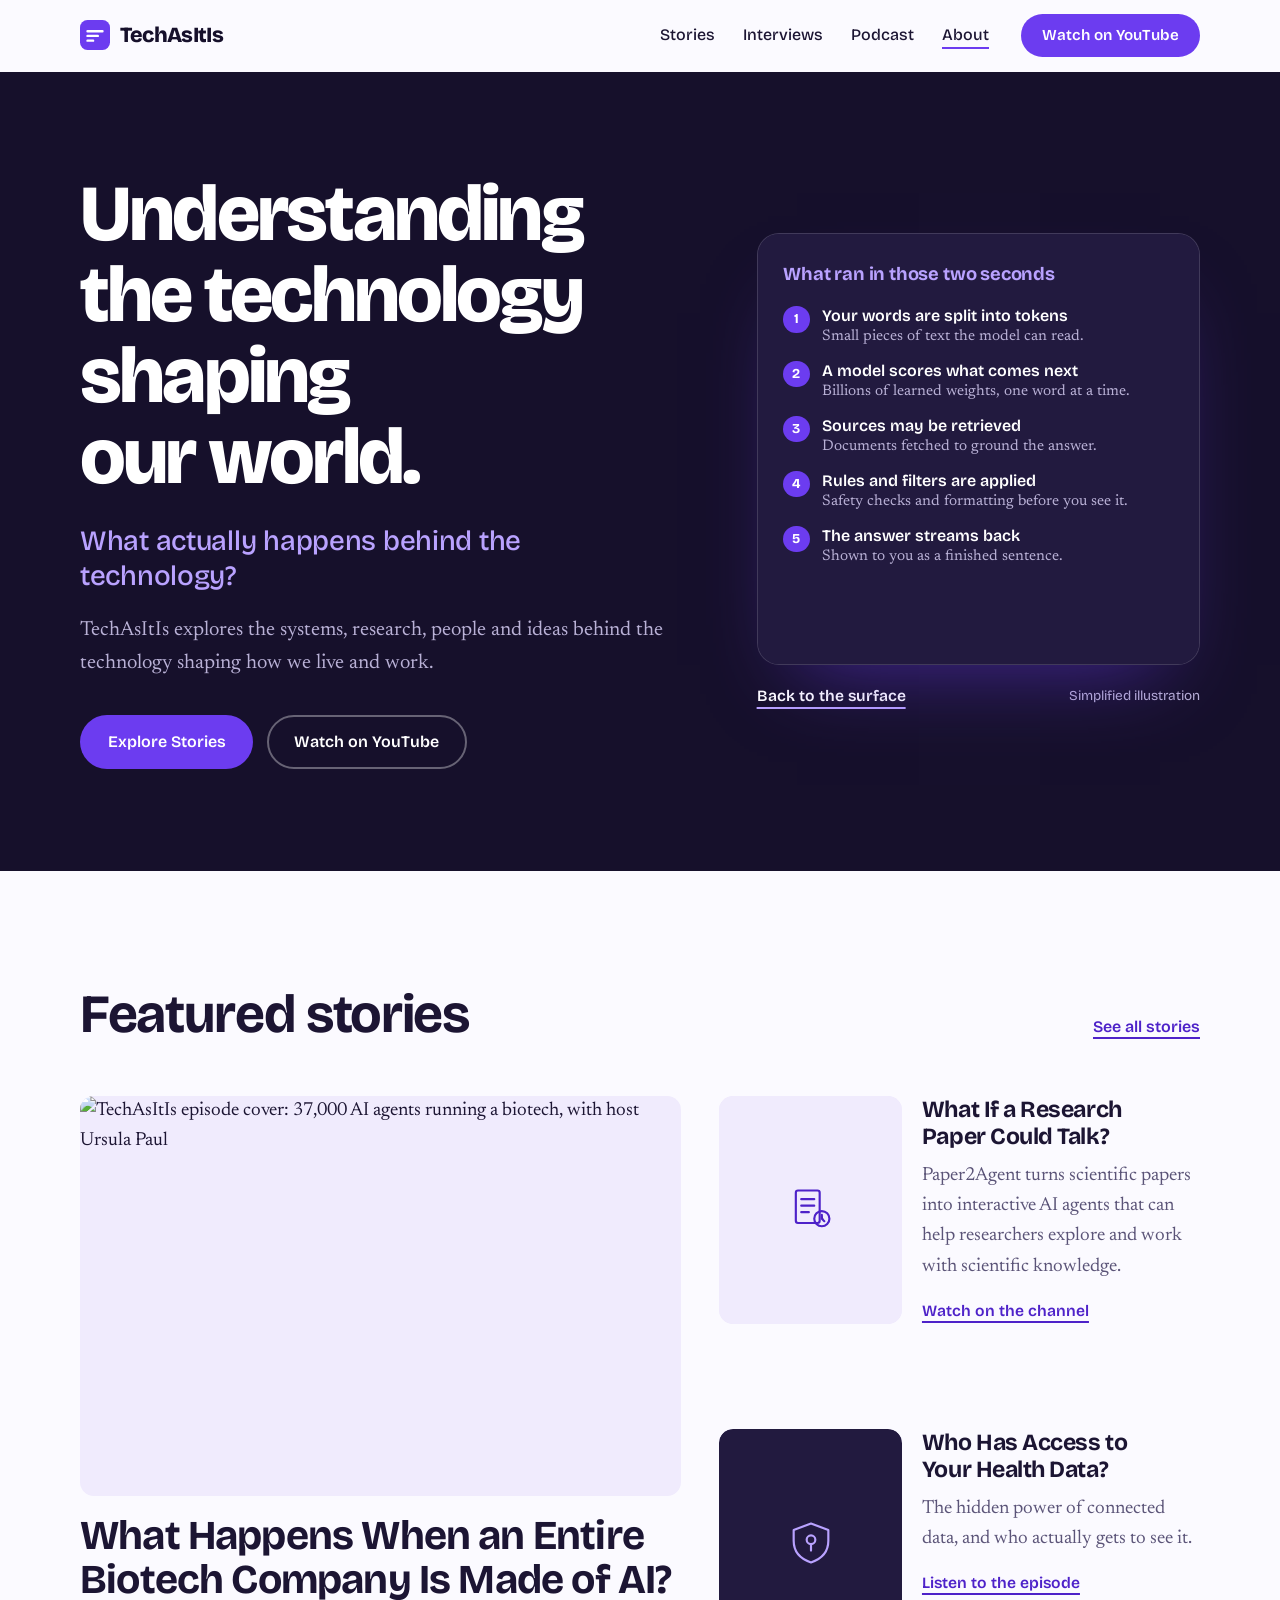
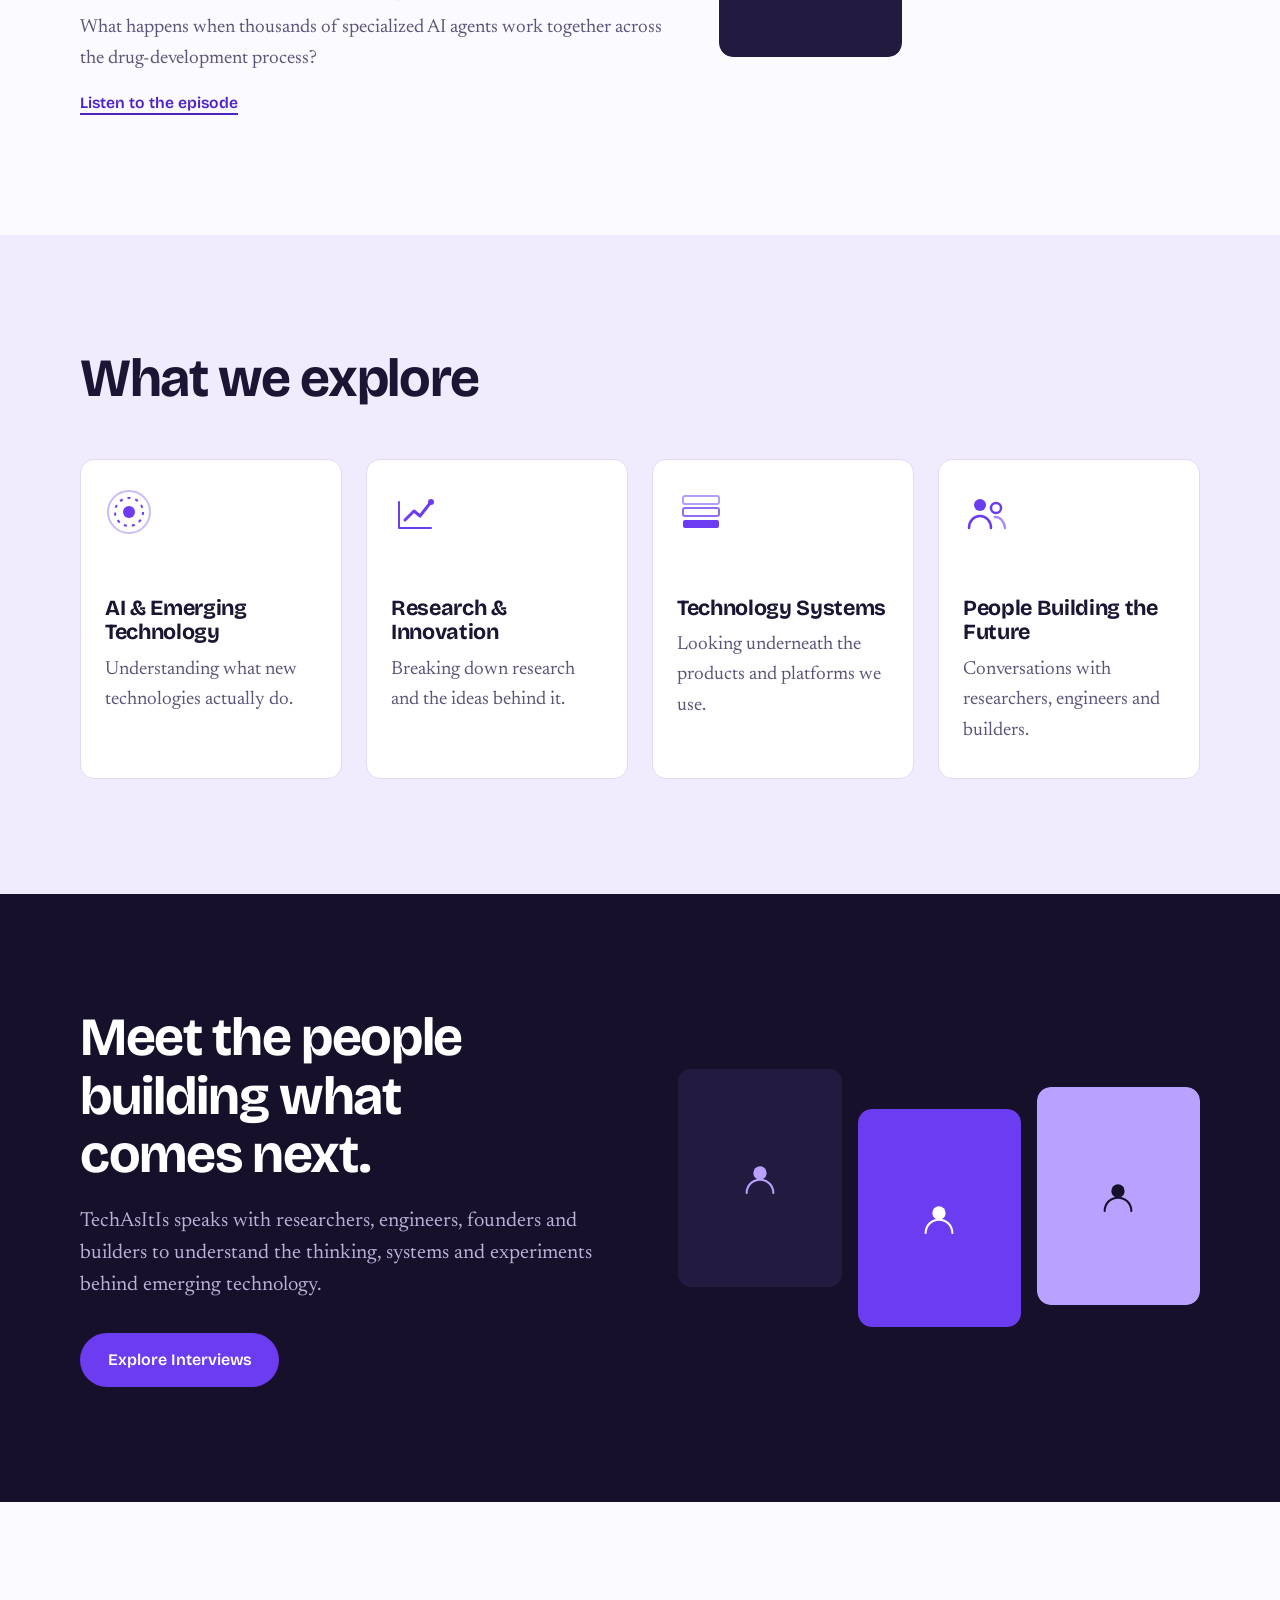
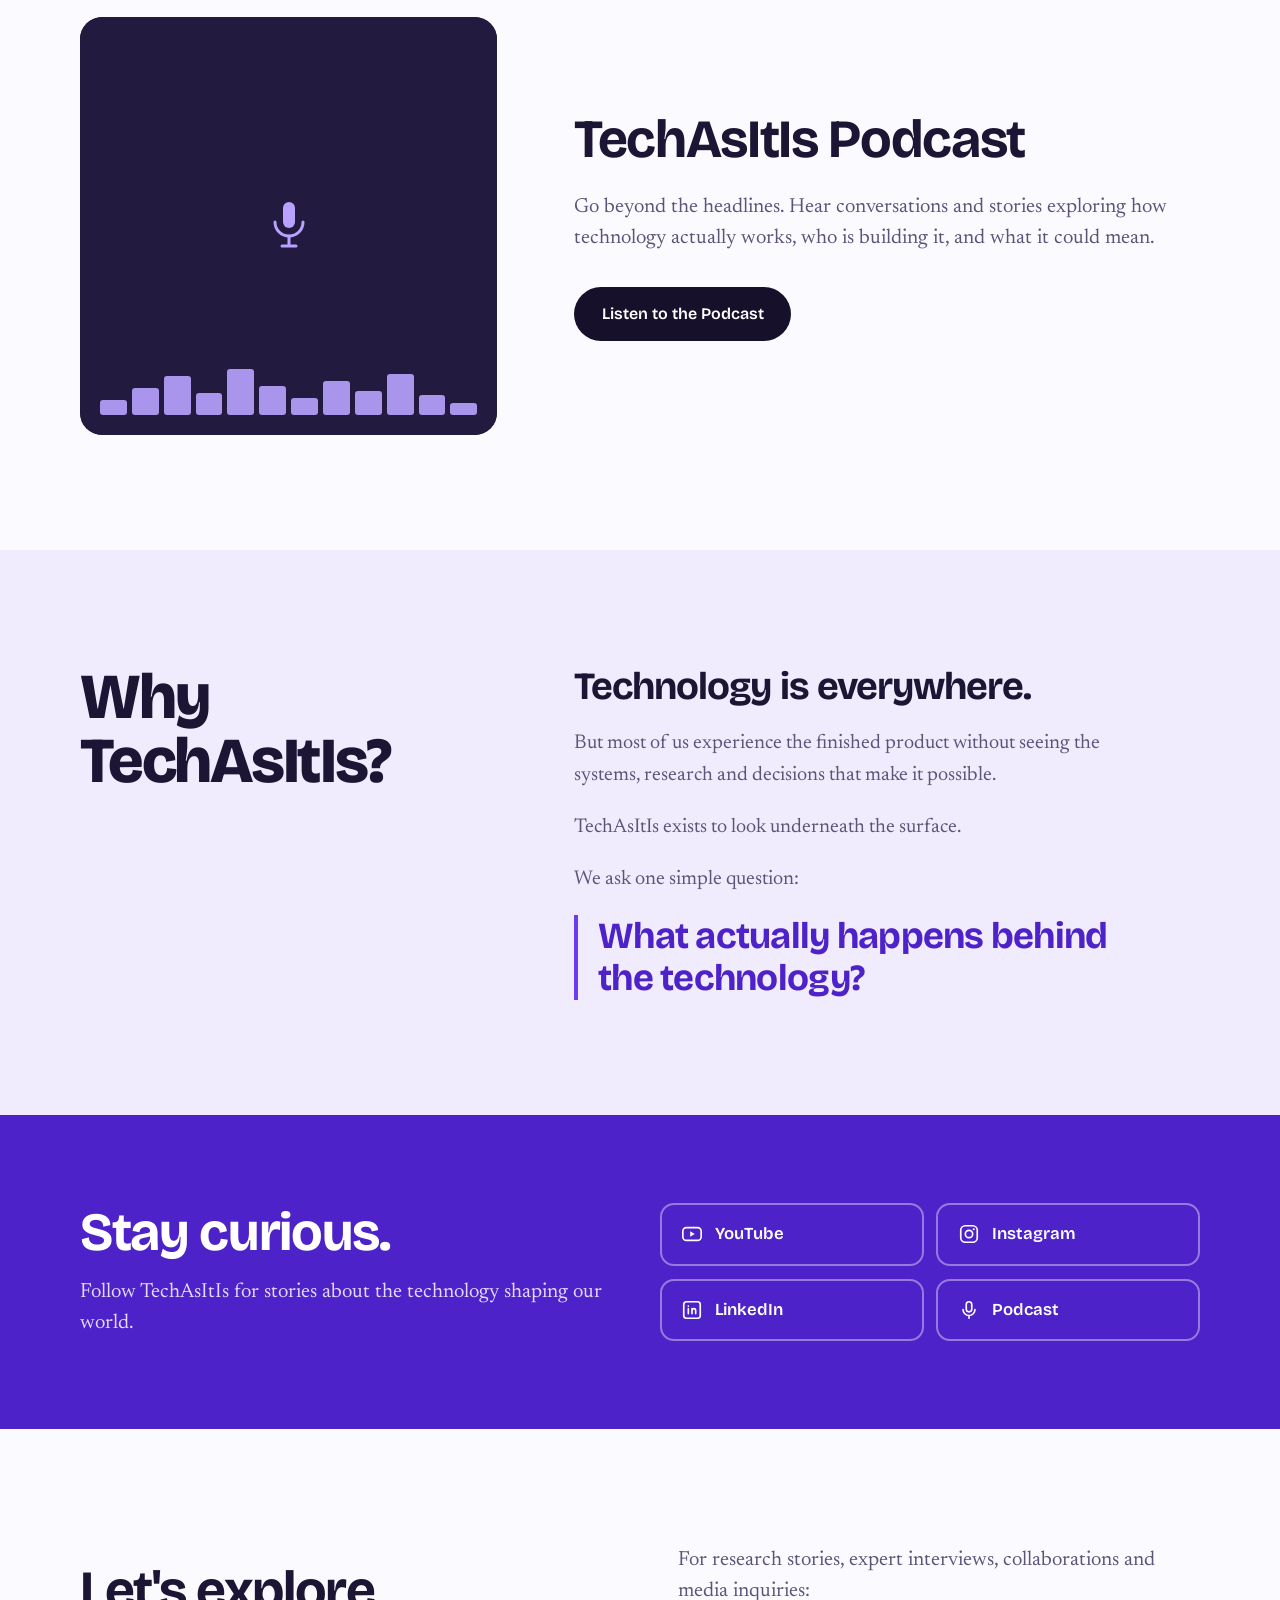
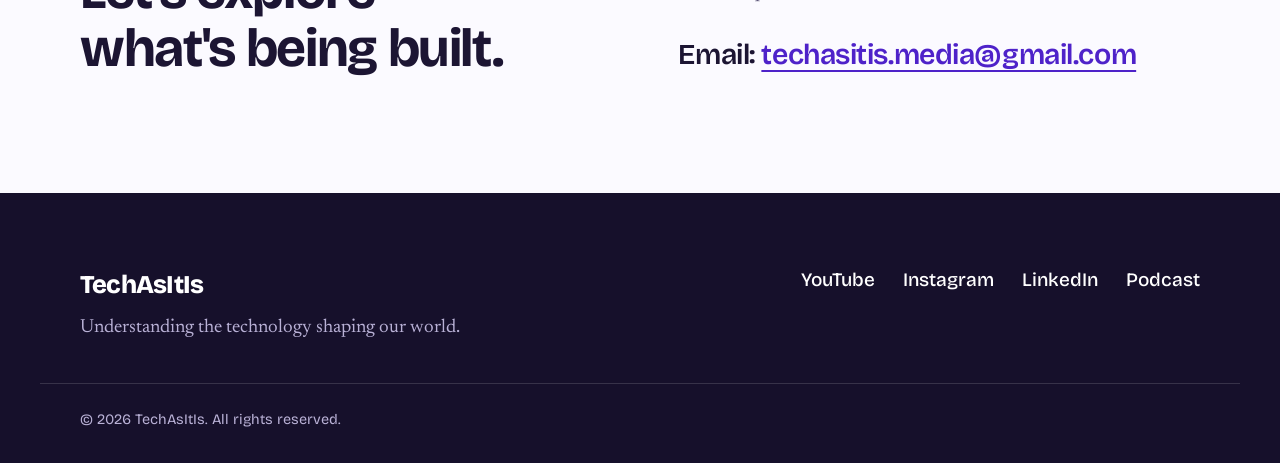
==== index.html @ d471e875 "Add files via upload" ====
<!DOCTYPE html>
<html lang="en">
<head>
  <meta charset="utf-8">
  <meta name="viewport" content="width=device-width, initial-scale=1">
  <title>TechAsItIs | Understanding the technology shaping our world</title>
  <meta name="description" content="TechAsItIs explores the systems, research, people and ideas behind the technology shaping how we live and work.">
  <meta name="theme-color" content="#16102B">

  <!-- Open Graph (replace the image URL with your own share image) -->
  <meta property="og:title" content="TechAsItIs">
  <meta property="og:description" content="Understanding the technology shaping our world.">
  <meta property="og:type" content="website">
  <!-- Add an og:image tag here once you have real share artwork, e.g.:
  <meta property="og:image" content="https://YOUR-USERNAME.github.io/YOUR-REPO/images/share-card.jpg"> -->

  <link rel="icon" href="data:image/svg+xml,%3Csvg xmlns='http://www.w3.org/2000/svg' viewBox='0 0 32 32'%3E%3Crect width='32' height='32' rx='8' fill='%236C3CF0'/%3E%3Cpath d='M8 12h16M8 17h11M8 22h6' stroke='white' stroke-width='2.5' stroke-linecap='round'/%3E%3C/svg%3E">

  <link rel="preconnect" href="https://fonts.googleapis.com">
  <link rel="preconnect" href="https://fonts.gstatic.com" crossorigin>
  <link href="https://fonts.googleapis.com/css2?family=Bricolage+Grotesque:opsz,wght@12..96,500..800&family=Newsreader:ital,opsz,wght@0,6..72,400..600;1,6..72,400..500&display=swap" rel="stylesheet">

  <link rel="stylesheet" href="styles.css">
</head>
<body>
  <a class="skip-link" href="#main">Skip to content</a>

  <!-- ============ NAVIGATION ============ -->
  <header class="site-header" id="top">
    <div class="container header-inner">
      <a class="logo" href="#top" aria-label="TechAsItIs, home">
        <svg class="logo__mark" viewBox="0 0 32 32" width="30" height="30" aria-hidden="true" focusable="false">
          <rect width="32" height="32" rx="8" fill="currentColor"/>
          <path d="M8 12h16M8 17h11M8 22h6" stroke="#fff" stroke-width="2.5" stroke-linecap="round" fill="none"/>
        </svg>
        <span class="logo__text">TechAsItIs</span>
      </a>

      <button class="nav-toggle" type="button" aria-expanded="false" aria-controls="site-nav">
        <span class="nav-toggle__label">Menu</span>
        <span class="nav-toggle__bars" aria-hidden="true"><span></span><span></span></span>
      </button>

      <nav class="site-nav" id="site-nav" aria-label="Main">
        <ul class="site-nav__list">
          <li><a href="#stories">Stories</a></li>
          <li><a href="#interviews">Interviews</a></li>
          <li><a href="#podcast">Podcast</a></li>
          <li><a href="#about">About</a></li>
        </ul>
        <!-- Replace with your channel URL -->
        <a class="btn btn--primary btn--small" href="https://www.youtube.com/@thetechasitis" target="_blank" rel="noopener">Watch on YouTube</a>
      </nav>
    </div>
  </header>

  <main id="main">

    <!-- ============ HERO ============ -->
    <section class="hero" aria-labelledby="hero-title">
      <div class="container hero__inner">
        <div class="hero__copy">
          <h1 id="hero-title" class="hero__title">Understanding the technology shaping our world.</h1>
          <p class="hero__question">What actually happens behind the technology?</p>
          <p class="hero__lead">TechAsItIs explores the systems, research, people and ideas behind the technology shaping how we live and work.</p>
          <div class="btn-row">
            <a class="btn btn--primary" href="#stories">Explore Stories</a>
            <a class="btn btn--ghost-light" href="https://www.youtube.com/@thetechasitis" target="_blank" rel="noopener">Watch on YouTube</a>
          </div>
        </div>

        <!-- The one memorable moment: a finished product, and what runs underneath it -->
        <figure class="peel" id="peel">
          <div class="peel__stage">
            <div class="peel__layer peel__layer--under" id="peel-under" aria-hidden="true">
              <p class="peel__under-title">What ran in those two seconds</p>
              <ol class="peel__steps">
                <li>
                  <strong>Your words are split into tokens</strong>
                  <span>Small pieces of text the model can read.</span>
                </li>
                <li>
                  <strong>A model scores what comes next</strong>
                  <span>Billions of learned weights, one word at a time.</span>
                </li>
                <li>
                  <strong>Sources may be retrieved</strong>
                  <span>Documents fetched to ground the answer.</span>
                </li>
                <li>
                  <strong>Rules and filters are applied</strong>
                  <span>Safety checks and formatting before you see it.</span>
                </li>
                <li>
                  <strong>The answer streams back</strong>
                  <span>Shown to you as a finished sentence.</span>
                </li>
              </ol>
            </div>

            <div class="peel__layer peel__layer--surface" id="peel-surface">
              <div class="chat" role="img" aria-label="A simplified chat window. A person asks how a vaccine is designed, and an assistant replies with a short summary.">
                <div class="chat__bar" aria-hidden="true"><i></i><i></i><i></i><span>Assistant</span></div>
                <div class="chat__body" aria-hidden="true">
                  <p class="chat__msg chat__msg--user">How does a vaccine get designed?</p>
                  <p class="chat__msg chat__msg--bot">Researchers start by choosing a target on the pathogen, then test candidates in the lab before any human trial begins. Here's how each stage works.</p>
                  <p class="chat__msg chat__msg--bot chat__msg--short">Want the short version?</p>
                </div>
              </div>
            </div>
          </div>

          <figcaption class="peel__caption">
            <button class="peel__toggle" type="button" aria-controls="peel-under" aria-expanded="false">
              <span class="peel__toggle-text">Look underneath</span>
            </button>
            <span class="peel__note">Simplified illustration</span>
          </figcaption>
        </figure>
      </div>
    </section>

    <!-- ============ FEATURED STORIES ============ -->
    <section class="section section--paper" id="stories" aria-labelledby="stories-title">
      <div class="container">
        <div class="section-head">
          <h2 id="stories-title" class="section-title">Featured stories</h2>
          <a class="text-link" href="#stories">See all stories</a>
        </div>

        <div class="stories">
          <article class="story story--lead">
            <a class="story__link" href="https://open.spotify.com/episode/1frzhXZA0WZVtes5hPSaEx" target="_blank" rel="noopener">
              <div class="story__media">
                <img src="images/story-biotech-1.jpg" alt="TechAsItIs episode cover: 37,000 AI agents running a biotech, with host Ursula Paul" width="1200" height="720" loading="lazy">
              </div>
              <div class="story__body">
                <h3 class="story__title">What Happens When an Entire Biotech Company Is Made of AI?</h3>
                <p class="story__desc">What happens when thousands of specialized AI agents work together across the drug-development process?</p>
                <span class="story__cta">Listen to the episode</span>
              </div>
            </a>
          </article>

          <!-- No dedicated video/episode yet for Paper2Agent — links to the channel for now. Replace href and image once ready. -->
          <article class="story">
            <a class="story__link" href="https://www.youtube.com/@thetechasitis" target="_blank" rel="noopener">
              <div class="story__media">
                <div class="media-fallback media-fallback--tint" style="aspect-ratio:4/5" role="img" aria-label="Cover artwork for the Paper2Agent story, coming soon">
                  <svg viewBox="0 0 48 48" width="52" height="52" aria-hidden="true" focusable="false">
                    <rect x="10" y="6" width="22" height="30" rx="2" fill="none" stroke="currentColor" stroke-width="2"/>
                    <path d="M15 14h12M15 20h12M15 26h7" stroke="currentColor" stroke-width="2" stroke-linecap="round"/>
                    <circle cx="34" cy="32" r="7" fill="none" stroke="currentColor" stroke-width="2"/>
                    <path d="M34 28.5v3.5l2.3 2.3" stroke="currentColor" stroke-width="2" stroke-linecap="round" stroke-linejoin="round"/>
                  </svg>
                </div>
              </div>
              <div class="story__body">
                <h3 class="story__title">What If a Research Paper Could Talk?</h3>
                <p class="story__desc">Paper2Agent turns scientific papers into interactive AI agents that can help researchers explore and work with scientific knowledge.</p>
                <span class="story__cta">Watch on the channel</span>
              </div>
            </a>
          </article>

          <!-- Points to the Spotify creator dashboard link you sent — this may require you to be logged in to Spotify for Creators. Swap in the public open.spotify.com episode link once the episode is live, and its cover image. -->
          <article class="story">
            <a class="story__link" href="https://creators.spotify.com/pod/show/1HHHBi0xOHFOLzsYruoPx0/episode/05gxRWZlQo8xe2WylwtBb7/details" target="_blank" rel="noopener">
              <div class="story__media">
                <div class="media-fallback media-fallback--dark" style="aspect-ratio:4/5" role="img" aria-label="Cover artwork for the health data story, coming soon">
                  <svg viewBox="0 0 48 48" width="52" height="52" aria-hidden="true" focusable="false">
                    <path d="M24 6l16 6v10c0 11-7 17-16 20C15 39 8 33 8 22V12z" fill="none" stroke="currentColor" stroke-width="2" stroke-linejoin="round"/>
                    <circle cx="24" cy="21" r="4" fill="none" stroke="currentColor" stroke-width="2"/>
                    <path d="M24 25v6" stroke="currentColor" stroke-width="2" stroke-linecap="round"/>
                  </svg>
                </div>
              </div>
              <div class="story__body">
                <h3 class="story__title">Who Has Access to Your Health Data?</h3>
                <p class="story__desc">The hidden power of connected data, and who actually gets to see it.</p>
                <span class="story__cta">Listen to the episode</span>
              </div>
            </a>
          </article>
        </div>
      </div>
    </section>

    <!-- ============ WHAT WE EXPLORE ============ -->
    <section class="section section--tint" id="explore" aria-labelledby="explore-title">
      <div class="container">
        <div class="section-head section-head--stack">
          <h2 id="explore-title" class="section-title">What we explore</h2>
        </div>

        <div class="topics">
          <article class="topic">
            <svg class="topic__icon" viewBox="0 0 48 48" width="48" height="48" aria-hidden="true" focusable="false">
              <circle cx="24" cy="24" r="6" fill="currentColor"/>
              <circle cx="24" cy="24" r="14" fill="none" stroke="currentColor" stroke-width="2" stroke-dasharray="3 5"/>
              <circle cx="24" cy="24" r="21" fill="none" stroke="currentColor" stroke-width="2" opacity=".35"/>
            </svg>
            <h3 class="topic__title">AI &amp; Emerging Technology</h3>
            <p class="topic__desc">Understanding what new technologies actually do.</p>
          </article>

          <article class="topic">
            <svg class="topic__icon" viewBox="0 0 48 48" width="48" height="48" aria-hidden="true" focusable="false">
              <path d="M8 40V14m0 26h32" fill="none" stroke="currentColor" stroke-width="2" stroke-linecap="round"/>
              <path d="M14 32l9-9 6 5 11-14" fill="none" stroke="currentColor" stroke-width="3" stroke-linecap="round" stroke-linejoin="round"/>
              <circle cx="40" cy="14" r="3" fill="currentColor"/>
            </svg>
            <h3 class="topic__title">Research &amp; Innovation</h3>
            <p class="topic__desc">Breaking down research and the ideas behind it.</p>
          </article>

          <article class="topic">
            <svg class="topic__icon" viewBox="0 0 48 48" width="48" height="48" aria-hidden="true" focusable="false">
              <rect x="6" y="8" width="36" height="8" rx="2" fill="none" stroke="currentColor" stroke-width="2" opacity=".5"/>
              <rect x="6" y="20" width="36" height="8" rx="2" fill="none" stroke="currentColor" stroke-width="2" opacity=".75"/>
              <rect x="6" y="32" width="36" height="8" rx="2" fill="currentColor"/>
            </svg>
            <h3 class="topic__title">Technology Systems</h3>
            <p class="topic__desc">Looking underneath the products and platforms we use.</p>
          </article>

          <article class="topic">
            <svg class="topic__icon" viewBox="0 0 48 48" width="48" height="48" aria-hidden="true" focusable="false">
              <circle cx="17" cy="17" r="6" fill="currentColor"/>
              <circle cx="33" cy="20" r="5" fill="none" stroke="currentColor" stroke-width="2.5"/>
              <path d="M6 40c0-7 5-12 11-12s11 5 11 12" fill="none" stroke="currentColor" stroke-width="2.5" stroke-linecap="round"/>
              <path d="M32 29c5 0 9 4 10 11" fill="none" stroke="currentColor" stroke-width="2.5" stroke-linecap="round" opacity=".6"/>
            </svg>
            <h3 class="topic__title">People Building the Future</h3>
            <p class="topic__desc">Conversations with researchers, engineers and builders.</p>
          </article>
        </div>
      </div>
    </section>

    <!-- ============ INTERVIEWS ============ -->
    <section class="section section--dark" id="interviews" aria-labelledby="interviews-title">
      <div class="container interviews">
        <div class="interviews__copy">
          <h2 id="interviews-title" class="section-title section-title--light">Meet the people building what comes next.</h2>
          <p class="lead lead--light">TechAsItIs speaks with researchers, engineers, founders and builders to understand the thinking, systems and experiments behind emerging technology.</p>
          <a class="btn btn--primary" href="#interviews">Explore Interviews</a>
        </div>

        <div class="portraits" aria-label="Interview guest portraits, coming soon">
          <figure class="portrait">
            <div class="media-fallback media-fallback--dark" style="aspect-ratio:3/4" role="img" aria-label="Guest portrait coming soon">
              <svg viewBox="0 0 48 48" width="40" height="40" aria-hidden="true" focusable="false">
                <circle cx="24" cy="18" r="8" fill="currentColor"/>
                <path d="M8 42c0-9 7-16 16-16s16 7 16 16" fill="none" stroke="currentColor" stroke-width="2.5" stroke-linecap="round"/>
              </svg>
            </div>
          </figure>
          <figure class="portrait">
            <div class="media-fallback media-fallback--brand" style="aspect-ratio:3/4" role="img" aria-label="Guest portrait coming soon">
              <svg viewBox="0 0 48 48" width="40" height="40" aria-hidden="true" focusable="false">
                <circle cx="24" cy="18" r="8" fill="currentColor"/>
                <path d="M8 42c0-9 7-16 16-16s16 7 16 16" fill="none" stroke="currentColor" stroke-width="2.5" stroke-linecap="round"/>
              </svg>
            </div>
          </figure>
          <figure class="portrait">
            <div class="media-fallback media-fallback--soft" style="aspect-ratio:3/4" role="img" aria-label="Guest portrait coming soon">
              <svg viewBox="0 0 48 48" width="40" height="40" aria-hidden="true" focusable="false">
                <circle cx="24" cy="18" r="8" fill="currentColor"/>
                <path d="M8 42c0-9 7-16 16-16s16 7 16 16" fill="none" stroke="currentColor" stroke-width="2.5" stroke-linecap="round"/>
              </svg>
            </div>
          </figure>
        </div>
      </div>
    </section>

    <!-- ============ PODCAST ============ -->
    <section class="section section--paper" id="podcast" aria-labelledby="podcast-title">
      <div class="container podcast">
        <div class="podcast__cover">
          <div class="media-fallback media-fallback--dark" style="aspect-ratio:1/1" role="img" aria-label="Cover art for the TechAsItIs Podcast, coming soon">
            <svg viewBox="0 0 64 64" width="64" height="64" aria-hidden="true" focusable="false">
              <rect x="26" y="8" width="12" height="26" rx="6" fill="currentColor"/>
              <path d="M18 28c0 8 6.3 14 14 14s14-6 14-14" fill="none" stroke="currentColor" stroke-width="3" stroke-linecap="round"/>
              <path d="M32 42v10M25 52h14" stroke="currentColor" stroke-width="3" stroke-linecap="round"/>
            </svg>
          </div>
          <div class="wave" aria-hidden="true">
            <span style="--h:30%"></span><span style="--h:55%"></span><span style="--h:80%"></span><span style="--h:45%"></span>
            <span style="--h:95%"></span><span style="--h:60%"></span><span style="--h:35%"></span><span style="--h:70%"></span>
            <span style="--h:50%"></span><span style="--h:85%"></span><span style="--h:40%"></span><span style="--h:25%"></span>
          </div>
        </div>

        <div class="podcast__copy">
          <h2 id="podcast-title" class="section-title">TechAsItIs Podcast</h2>
          <p class="lead">Go beyond the headlines. Hear conversations and stories exploring how technology actually works, who is building it, and what it could mean.</p>
          <a class="btn btn--dark" href="https://open.spotify.com/show/1HHHBi0xOHFOLzsYruoPx0" target="_blank" rel="noopener">Listen to the Podcast</a>
        </div>
      </div>
    </section>

    <!-- ============ ABOUT ============ -->
    <section class="section section--tint about" id="about" aria-labelledby="about-title">
      <div class="container about__inner">
        <h2 id="about-title" class="about__title">Why TechAsItIs?</h2>
        <div class="about__text">
          <p class="about__big">Technology is everywhere.</p>
          <p>But most of us experience the finished product without seeing the systems, research and decisions that make it possible.</p>
          <p>TechAsItIs exists to look underneath the surface.</p>
          <p>We ask one simple question:</p>
          <p class="about__question">What actually happens behind the technology?</p>
        </div>
      </div>
    </section>

    <!-- ============ FOLLOW ============ -->
    <section class="follow" id="follow" aria-labelledby="follow-title">
      <div class="container follow__inner">
        <div>
          <h2 id="follow-title" class="section-title section-title--light">Stay curious.</h2>
          <p class="lead lead--light">Follow TechAsItIs for stories about the technology shaping our world.</p>
        </div>

                <ul class="social">
          <li>
            <a class="social__link" href="https://www.youtube.com/@thetechasitis" target="_blank" rel="noopener">
              <svg viewBox="0 0 24 24" width="22" height="22" aria-hidden="true" focusable="false"><rect x="2" y="5" width="20" height="14" rx="4" fill="none" stroke="currentColor" stroke-width="1.8"/><path d="M10 9l5 3-5 3z" fill="currentColor"/></svg>
              YouTube
            </a>
          </li>
          <li>
            <a class="social__link" href="https://www.instagram.com/thetechasitis" target="_blank" rel="noopener">
              <svg viewBox="0 0 24 24" width="22" height="22" aria-hidden="true" focusable="false"><rect x="3" y="3" width="18" height="18" rx="5" fill="none" stroke="currentColor" stroke-width="1.8"/><circle cx="12" cy="12" r="4" fill="none" stroke="currentColor" stroke-width="1.8"/><circle cx="17.2" cy="6.8" r="1.2" fill="currentColor"/></svg>
              Instagram
            </a>
          </li>
          <li>
            <a class="social__link" href="https://www.linkedin.com/company/thetechasitis/" target="_blank" rel="noopener">
              <svg viewBox="0 0 24 24" width="22" height="22" aria-hidden="true" focusable="false"><rect x="3" y="3" width="18" height="18" rx="3" fill="none" stroke="currentColor" stroke-width="1.8"/><path d="M8 10.5V16M8 7.8v.1M12 16v-5.5m0 2.2c0-1.4 1-2.2 2.2-2.2s1.8.9 1.8 2.2V16" fill="none" stroke="currentColor" stroke-width="1.8" stroke-linecap="round"/></svg>
              LinkedIn
            </a>
          </li>
          <li>
            <a class="social__link" href="https://open.spotify.com/show/1HHHBi0xOHFOLzsYruoPx0" target="_blank" rel="noopener">
              <svg viewBox="0 0 24 24" width="22" height="22" aria-hidden="true" focusable="false"><rect x="9" y="3" width="6" height="11" rx="3" fill="none" stroke="currentColor" stroke-width="1.8"/><path d="M5.5 11.5a6.5 6.5 0 0013 0M12 18v3" fill="none" stroke="currentColor" stroke-width="1.8" stroke-linecap="round"/></svg>
              Podcast
            </a>
          </li>
        </ul>
      </div>
    </section>

    <!-- ============ CONTACT ============ -->
    <section class="section section--paper" id="contact" aria-labelledby="contact-title">
      <div class="container contact">
        <h2 id="contact-title" class="section-title">Let's explore what's being built.</h2>
        <div class="contact__copy">
          <p class="lead">For research stories, expert interviews, collaborations and media inquiries:</p>
          <p class="contact__email">Email: <a href="mailto:techasitis.media@gmail.com">techasitis.media@gmail.com</a></p>
        </div>
      </div>
    </section>
  </main>

  <!-- ============ FOOTER ============ -->
  <footer class="site-footer">
    <div class="container footer__inner">
      <div class="footer__brand">
        <p class="footer__name">TechAsItIs</p>
        <p class="footer__tag">Understanding the technology shaping our world.</p>
      </div>
      <nav aria-label="Footer">
        <ul class="footer__links">
          <li><a href="https://www.youtube.com/@thetechasitis" target="_blank" rel="noopener">YouTube</a></li>
          <li><a href="https://www.instagram.com/thetechasitis" target="_blank" rel="noopener">Instagram</a></li>
          <li><a href="https://www.linkedin.com/company/thetechasitis/" target="_blank" rel="noopener">LinkedIn</a></li>
          <li><a href="https://open.spotify.com/show/1HHHBi0xOHFOLzsYruoPx0" target="_blank" rel="noopener">Podcast</a></li>
        </ul>
      </nav>
    </div>
    <div class="container footer__legal">
      <p>&copy; <span id="year">2026</span> TechAsItIs. All rights reserved.</p>
    </div>
  </footer>

  <script src="script.js"></script>
</body>
</html>
---- styles.css ----
/* ==========================================================================
   TechAsItIs — styles.css
   Contents
   1. Tokens
   2. Base
   3. Layout helpers & buttons
   4. Header & navigation
   5. Hero
   6. Stories
   7. Topics
   8. Interviews
   9. Podcast
   10. About
   11. Follow
   12. Contact
   13. Footer
   14. Responsive
   15. Reduced motion
   ========================================================================== */

/* 1. Tokens ---------------------------------------------------------------- */
:root {
  --ink: #16102b;          /* deep aubergine, used as the "dark" surface */
  --ink-2: #221a3f;
  --ink-3: #2f2554;
  --paper: #fbfaff;
  --white: #ffffff;
  --tint: #f0ebfd;         /* soft lavender surface */
  --line: #e2daf5;
  --purple: #6c3cf0;       /* primary brand colour */
  --purple-deep: #4e22c9;
  --purple-soft: #b9a2ff;  /* purple for use on dark backgrounds */
  --text: #1c1533;
  --muted: #5b5478;
  --muted-light: #b9b1d6;

  --font-display: "Bricolage Grotesque", "Helvetica Neue", Arial, sans-serif;
  --font-text: "Newsreader", Georgia, "Times New Roman", serif;

  --radius: 14px;
  --radius-lg: 22px;
  --container: 1200px;
  --header-h: 72px;
}

/* 2. Base ------------------------------------------------------------------ */
*,
*::before,
*::after { box-sizing: border-box; }

html {
  scroll-behavior: smooth;
  scroll-padding-top: calc(var(--header-h) + 8px);
  -webkit-text-size-adjust: 100%;
}

body {
  margin: 0;
  font-family: var(--font-text);
  font-size: 1.1875rem;
  line-height: 1.6;
  color: var(--text);
  background: var(--paper);
  -webkit-font-smoothing: antialiased;
}

img { display: block; max-width: 100%; height: auto; }

h1, h2, h3, p, ul, ol, figure { margin: 0; }
ul, ol { padding: 0; list-style: none; }

a { color: inherit; }

:focus-visible {
  outline: 3px solid var(--purple);
  outline-offset: 3px;
  border-radius: 4px;
}
.section--dark :focus-visible,
.hero :focus-visible,
.follow :focus-visible,
.site-footer :focus-visible { outline-color: var(--purple-soft); }

.skip-link {
  position: absolute;
  left: 1rem;
  top: -4rem;
  z-index: 100;
  padding: .7rem 1rem;
  background: var(--white);
  color: var(--ink);
  font-family: var(--font-display);
  font-weight: 600;
  border-radius: 8px;
  transition: top .2s;
}
.skip-link:focus { top: 1rem; }

/* 3. Layout helpers & buttons --------------------------------------------- */
.container {
  width: 100%;
  max-width: var(--container);
  margin-inline: auto;
  padding-inline: clamp(1.25rem, 4vw, 2.5rem);
}

.section { padding-block: clamp(4rem, 9vw, 7.5rem); }
.section--paper { background: var(--paper); }
.section--tint { background: var(--tint); }
.section--dark { background: var(--ink); color: var(--white); }

.section-head {
  display: flex;
  align-items: baseline;
  justify-content: space-between;
  gap: 1.5rem;
  margin-bottom: clamp(2rem, 4vw, 3.25rem);
}

.section-title {
  font-family: var(--font-display);
  font-weight: 700;
  font-size: clamp(2rem, 4.2vw, 3.4rem);
  line-height: 1.08;
  letter-spacing: -0.025em;
  text-wrap: balance;
}
.section-title--light { color: var(--white); }

.lead {
  font-size: clamp(1.15rem, 1.6vw, 1.35rem);
  line-height: 1.55;
  color: var(--muted);
  max-width: 34em;
}
.lead--light { color: var(--muted-light); }

.text-link {
  font-family: var(--font-display);
  font-weight: 600;
  font-size: 1rem;
  color: var(--purple-deep);
  text-decoration: underline;
  text-decoration-thickness: 2px;
  text-underline-offset: 5px;
  white-space: nowrap;
}
.text-link:hover { color: var(--purple); }

.btn {
  display: inline-flex;
  align-items: center;
  justify-content: center;
  padding: .95rem 1.6rem;
  font-family: var(--font-display);
  font-weight: 600;
  font-size: 1rem;
  line-height: 1.2;
  text-decoration: none;
  border-radius: 999px;
  border: 2px solid transparent;
  cursor: pointer;
  transition: background-color .2s ease, color .2s ease, border-color .2s ease;
}
.btn--small { padding: .65rem 1.2rem; font-size: .95rem; }
.btn--primary { background: var(--purple); color: var(--white); }
.btn--primary:hover { background: var(--purple-deep); }
.btn--dark { background: var(--ink); color: var(--white); }
.btn--dark:hover { background: var(--purple-deep); }
.btn--ghost-light { border-color: rgba(255, 255, 255, .35); color: var(--white); }
.btn--ghost-light:hover { border-color: var(--white); background: rgba(255, 255, 255, .08); }

.btn-row { display: flex; flex-wrap: wrap; gap: .85rem; }

/* 4. Header & navigation --------------------------------------------------- */
.site-header {
  position: sticky;
  top: 0;
  z-index: 50;
  height: var(--header-h);
  background: rgba(251, 250, 255, .92);
  -webkit-backdrop-filter: blur(10px);
  backdrop-filter: blur(10px);
  border-bottom: 1px solid transparent;
  transition: border-color .25s ease, box-shadow .25s ease;
}
.site-header.is-scrolled {
  border-bottom-color: var(--line);
  box-shadow: 0 6px 24px -18px rgba(22, 16, 43, .5);
}

.header-inner {
  height: 100%;
  display: flex;
  align-items: center;
  justify-content: space-between;
  gap: 1.5rem;
}

.logo {
  display: inline-flex;
  align-items: center;
  gap: .6rem;
  color: var(--purple);
  text-decoration: none;
}
.logo__text {
  font-family: var(--font-display);
  font-weight: 800;
  font-size: 1.35rem;
  letter-spacing: -0.03em;
  color: var(--ink);
}

.site-nav { display: flex; align-items: center; gap: 2rem; }
.site-nav__list { display: flex; gap: 1.75rem; }
.site-nav__list a {
  position: relative;
  font-family: var(--font-display);
  font-weight: 500;
  font-size: 1rem;
  text-decoration: none;
  color: var(--text);
  padding-block: .35rem;
}
.site-nav__list a::after {
  content: "";
  position: absolute;
  left: 0; right: 0; bottom: 0;
  height: 2px;
  background: var(--purple);
  transform: scaleX(0);
  transform-origin: left;
  transition: transform .25s ease;
}
.site-nav__list a:hover::after,
.site-nav__list a[aria-current="true"]::after { transform: scaleX(1); }

.nav-toggle { display: none; }

/* 5. Hero ------------------------------------------------------------------ */
.hero {
  background: var(--ink);
  color: var(--white);
  padding-block: clamp(3.5rem, 8vw, 6.5rem) clamp(4rem, 8vw, 7rem);
  overflow: hidden;
}

.hero__inner {
  display: grid;
  grid-template-columns: minmax(0, 1.15fr) minmax(0, .85fr);
  gap: clamp(2.5rem, 6vw, 5rem);
  align-items: center;
}

.hero__title {
  font-family: var(--font-display);
  font-weight: 800;
  font-size: clamp(2.6rem, 6.2vw, 5.1rem);
  line-height: 1.02;
  letter-spacing: -0.035em;
  text-wrap: balance;
}

.hero__question {
  margin-top: 1.6rem;
  font-family: var(--font-display);
  font-weight: 500;
  font-size: clamp(1.3rem, 2.4vw, 1.75rem);
  line-height: 1.25;
  letter-spacing: -0.01em;
  color: var(--purple-soft);
}

.hero__lead {
  margin-top: 1.25rem;
  margin-bottom: 2.25rem;
  max-width: 32em;
  font-size: clamp(1.15rem, 1.6vw, 1.3rem);
  color: var(--muted-light);
}

/* Peel: a finished product, and what runs underneath it */
.peel { width: 100%; max-width: 460px; justify-self: end; }

.peel__stage {
  position: relative;
  height: 27rem;
  border-radius: var(--radius-lg);
  overflow: hidden;
  background: var(--ink-2);
  border: 1px solid rgba(255, 255, 255, .14);
  box-shadow: 0 40px 80px -40px rgba(108, 60, 240, .55);
}

.peel__layer { position: absolute; inset: 0; }

.peel__layer--under {
  padding: 1.6rem 1.6rem 1.4rem;
  background: var(--ink-2);
  color: var(--white);
}

.peel__under-title {
  font-family: var(--font-display);
  font-weight: 700;
  font-size: 1.15rem;
  letter-spacing: -0.01em;
  margin-bottom: 1rem;
  color: var(--purple-soft);
}

.peel__steps { counter-reset: step; display: grid; gap: .8rem; }
.peel__steps li {
  counter-increment: step;
  position: relative;
  padding-left: 2.4rem;
  font-size: 1rem;
  line-height: 1.35;
  opacity: 0;
  transform: translateY(8px);
  transition: opacity .5s ease, transform .5s ease;
}
.peel__steps li::before {
  content: counter(step);
  position: absolute;
  left: 0; top: .05rem;
  width: 1.65rem; height: 1.65rem;
  display: grid; place-items: center;
  border-radius: 50%;
  background: var(--purple);
  font-family: var(--font-display);
  font-weight: 700;
  font-size: .85rem;
}
.peel__steps strong {
  display: block;
  font-family: var(--font-display);
  font-weight: 600;
  font-size: 1rem;
}
.peel__steps span { display: block; color: var(--muted-light); font-size: .95rem; }

.peel__layer--surface {
  background: #f6f3ff;
  color: var(--ink);
  clip-path: inset(0 0 0 0);
  transition: clip-path .95s cubic-bezier(.65, .05, .25, 1);
  border-bottom: 3px solid var(--purple);
}

.chat { height: 100%; display: flex; flex-direction: column; }
.chat__bar {
  display: flex; align-items: center; gap: .4rem;
  padding: .9rem 1.1rem;
  background: var(--white);
  border-bottom: 1px solid var(--line);
  font-family: var(--font-display);
  font-weight: 600;
  font-size: .9rem;
  color: var(--muted);
}
.chat__bar i { width: .6rem; height: .6rem; border-radius: 50%; background: var(--line); }
.chat__bar span { margin-left: .5rem; }
.chat__body { flex: 1; display: flex; flex-direction: column; gap: .8rem; padding: 1.3rem 1.1rem; }
.chat__msg {
  max-width: 88%;
  padding: .8rem 1rem;
  border-radius: 16px;
  font-family: var(--font-display);
  font-size: .98rem;
  line-height: 1.4;
}
.chat__msg--user {
  align-self: flex-end;
  background: var(--purple);
  color: var(--white);
  border-bottom-right-radius: 4px;
}
.chat__msg--bot {
  align-self: flex-start;
  background: var(--white);
  border: 1px solid var(--line);
  border-bottom-left-radius: 4px;
}
.chat__msg--short { color: var(--muted); }

/* open state */
.peel.is-open .peel__layer--surface { clip-path: inset(0 0 100% 0); }
.peel.is-open .peel__steps li { opacity: 1; transform: none; }
.peel.is-open .peel__steps li:nth-child(1) { transition-delay: .35s; }
.peel.is-open .peel__steps li:nth-child(2) { transition-delay: .5s; }
.peel.is-open .peel__steps li:nth-child(3) { transition-delay: .65s; }
.peel.is-open .peel__steps li:nth-child(4) { transition-delay: .8s; }
.peel.is-open .peel__steps li:nth-child(5) { transition-delay: .95s; }

.peel__caption {
  margin-top: 1rem;
  display: flex;
  align-items: center;
  justify-content: space-between;
  gap: 1rem;
}
.peel__toggle {
  font-family: var(--font-display);
  font-weight: 600;
  font-size: .98rem;
  color: var(--white);
  background: transparent;
  border: 0;
  padding: .3rem 0;
  cursor: pointer;
  text-decoration: underline;
  text-decoration-color: var(--purple-soft);
  text-decoration-thickness: 2px;
  text-underline-offset: 6px;
}
.peel__toggle:hover { color: var(--purple-soft); }
.peel__note {
  font-family: var(--font-display);
  font-size: .85rem;
  color: var(--muted-light);
}

/* 6. Stories --------------------------------------------------------------- */
.stories {
  display: grid;
  grid-template-columns: minmax(0, 1.25fr) minmax(0, 1fr);
  grid-template-rows: auto auto;
  gap: clamp(1.5rem, 3vw, 2.5rem);
}

.story--lead { grid-row: 1 / span 2; }

.story__link {
  display: flex;
  flex-direction: column;
  height: 100%;
  text-decoration: none;
}

.story__media {
  overflow: hidden;
  border-radius: var(--radius);
  background: var(--tint);
}
.story__media img {
  width: 100%;
  aspect-ratio: 3 / 2;
  object-fit: cover;
  transition: transform .6s ease;
}
.story__link:hover .story__media img { transform: scale(1.03); }

.story__body { padding-top: 1.1rem; }

.story__title {
  font-family: var(--font-display);
  font-weight: 700;
  font-size: 1.45rem;
  line-height: 1.16;
  letter-spacing: -0.02em;
  text-wrap: balance;
}
.story--lead .story__title { font-size: clamp(1.8rem, 3.2vw, 2.6rem); line-height: 1.08; }

.story__desc { margin-top: .7rem; color: var(--muted); }

.story__cta {
  display: inline-block;
  margin-top: 1rem;
  font-family: var(--font-display);
  font-weight: 600;
  font-size: .98rem;
  color: var(--purple-deep);
  text-decoration: underline;
  text-decoration-thickness: 2px;
  text-underline-offset: 5px;
}
.story__link:hover .story__title { color: var(--purple-deep); }

/* Designed cover graphics used until real photos/artwork are ready.
   No text, no "placeholder" labeling in the UI — just a quiet icon on a brand surface. */
.media-fallback {
  width: 100%;
  height: 100%;
  display: flex;
  align-items: center;
  justify-content: center;
  border-radius: inherit;
}
.media-fallback--dark { background: var(--ink-2); color: var(--purple-soft); }
.media-fallback--tint { background: var(--tint); color: var(--purple-deep); }
.media-fallback--brand { background: var(--purple); color: var(--white); }
.media-fallback--soft { background: var(--purple-soft); color: var(--ink); }

/* Smaller stories sit side-by-side: image left, text right */
.story:not(.story--lead) .story__link {
  flex-direction: row;
  gap: 1.25rem;
  align-items: flex-start;
}
.story:not(.story--lead) .story__media { flex: 0 0 38%; }
.story:not(.story--lead) .story__media img { aspect-ratio: 4 / 5; }
.story:not(.story--lead) .story__body { padding-top: 0; }

/* 7. Topics ---------------------------------------------------------------- */
.topics {
  display: grid;
  grid-template-columns: repeat(4, minmax(0, 1fr));
  gap: clamp(1rem, 2vw, 1.5rem);
}

.topic {
  padding: 1.75rem 1.5rem 2rem;
  background: var(--white);
  border: 1px solid var(--line);
  border-radius: var(--radius);
}
.topic__icon { color: var(--purple); margin-bottom: 3rem; }
.topic__title {
  font-family: var(--font-display);
  font-weight: 700;
  font-size: 1.35rem;
  line-height: 1.15;
  letter-spacing: -0.015em;
}
.topic__desc { margin-top: .6rem; color: var(--muted); }

/* 8. Interviews ------------------------------------------------------------ */
.interviews {
  display: grid;
  grid-template-columns: minmax(0, 1fr) minmax(0, 1fr);
  gap: clamp(2.5rem, 6vw, 5rem);
  align-items: center;
}
.interviews__copy .lead { margin-block: 1.4rem 2rem; }

.portraits {
  display: grid;
  grid-template-columns: repeat(3, minmax(0, 1fr));
  gap: clamp(.6rem, 1.5vw, 1rem);
  align-items: start;
}
.portrait { border-radius: var(--radius); overflow: hidden; background: var(--ink-3); }
.portrait img { width: 100%; aspect-ratio: 3 / 4; object-fit: cover; }
.portrait:nth-child(2) { margin-top: 2.5rem; }
.portrait:nth-child(3) { margin-top: 1.1rem; }

/* 9. Podcast --------------------------------------------------------------- */
.podcast {
  display: grid;
  grid-template-columns: minmax(0, .8fr) minmax(0, 1.2fr);
  gap: clamp(2rem, 6vw, 5rem);
  align-items: center;
}
.podcast__cover {
  position: relative;
  max-width: 420px;
  border-radius: var(--radius-lg);
  overflow: hidden;
  background: var(--ink);
}
.podcast__cover img { width: 100%; aspect-ratio: 1 / 1; object-fit: cover; }

.wave {
  position: absolute;
  left: 1.25rem; right: 1.25rem; bottom: 1.25rem;
  height: 3rem;
  display: flex;
  align-items: flex-end;
  gap: 5px;
}
.wave span {
  flex: 1;
  height: var(--h);
  background: var(--purple-soft);
  border-radius: 3px;
  opacity: .9;
}

.podcast__copy .lead { margin-block: 1.4rem 2rem; }

/* 10. About ---------------------------------------------------------------- */
.about__inner {
  display: grid;
  grid-template-columns: minmax(0, .8fr) minmax(0, 1.2fr);
  gap: clamp(2rem, 6vw, 5rem);
  align-items: start;
}
.about__title {
  font-family: var(--font-display);
  font-weight: 800;
  font-size: clamp(2.4rem, 5vw, 4rem);
  line-height: 1;
  letter-spacing: -0.035em;
  position: sticky;
  top: calc(var(--header-h) + 2rem);
}
.about__text { display: grid; gap: 1.25rem; max-width: 36rem; color: var(--muted); }
.about__text p { font-size: 1.25rem; }
.about__big {
  font-family: var(--font-display);
  font-weight: 700;
  font-size: clamp(1.7rem, 3vw, 2.4rem) !important;
  line-height: 1.1;
  letter-spacing: -0.025em;
  color: var(--text);
}
.about__question {
  font-family: var(--font-display);
  font-weight: 700;
  font-size: clamp(1.6rem, 3vw, 2.3rem) !important;
  line-height: 1.15;
  letter-spacing: -0.02em;
  color: var(--purple-deep);
  padding-left: 1.25rem;
  border-left: 4px solid var(--purple);
}

/* 11. Follow --------------------------------------------------------------- */
.follow {
  background: var(--purple-deep);
  color: var(--white);
  padding-block: clamp(3.5rem, 7vw, 5.5rem);
}
.follow__inner {
  display: grid;
  grid-template-columns: minmax(0, 1fr) minmax(0, 1fr);
  gap: 2.5rem;
  align-items: center;
}
.follow .lead--light { color: #e4dbff; margin-top: .9rem; }

.social { display: grid; grid-template-columns: repeat(2, minmax(0, 1fr)); gap: .8rem; }
.social li:last-child:nth-child(odd) { grid-column: 1 / -1; }
.social__link {
  display: flex;
  align-items: center;
  gap: .75rem;
  padding: 1rem 1.2rem;
  font-family: var(--font-display);
  font-weight: 600;
  font-size: 1.05rem;
  text-decoration: none;
  color: var(--white);
  border: 2px solid rgba(255, 255, 255, .4);
  border-radius: var(--radius);
  transition: background-color .2s ease, color .2s ease, border-color .2s ease;
}
.social__link:hover { background: var(--white); border-color: var(--white); color: var(--purple-deep); }

/* 12. Contact -------------------------------------------------------------- */
.contact {
  display: grid;
  grid-template-columns: minmax(0, 1fr) minmax(0, 1fr);
  gap: clamp(2rem, 6vw, 5rem);
  align-items: end;
}
.contact__email {
  margin-top: 1.5rem;
  font-family: var(--font-display);
  font-weight: 600;
  font-size: clamp(1.3rem, 2.4vw, 1.8rem);
  letter-spacing: -0.015em;
}
.contact__email a {
  color: var(--purple-deep);
  text-decoration: underline;
  text-decoration-thickness: 2px;
  text-underline-offset: 6px;
  word-break: break-word;
}
.contact__email a:hover { color: var(--purple); }

/* 13. Footer --------------------------------------------------------------- */
.site-footer {
  background: var(--ink);
  color: var(--white);
  padding-block: clamp(3rem, 6vw, 4.5rem) 2rem;
}
.footer__inner {
  display: flex;
  flex-wrap: wrap;
  justify-content: space-between;
  gap: 2rem;
}
.footer__name {
  font-family: var(--font-display);
  font-weight: 800;
  font-size: 1.6rem;
  letter-spacing: -0.03em;
}
.footer__tag { margin-top: .4rem; color: var(--muted-light); max-width: 22em; }
.footer__links { display: flex; flex-wrap: wrap; gap: .5rem 1.75rem; }
.footer__links a {
  font-family: var(--font-display);
  font-weight: 500;
  text-decoration: none;
  color: var(--white);
}
.footer__links a:hover { color: var(--purple-soft); text-decoration: underline; text-underline-offset: 5px; }
.footer__legal {
  margin-top: 2.5rem;
  padding-top: 1.5rem;
  border-top: 1px solid rgba(255, 255, 255, .14);
  font-family: var(--font-display);
  font-size: .9rem;
  color: var(--muted-light);
}

/* 14. Responsive ----------------------------------------------------------- */
@media (max-width: 1024px) {
  .topics { grid-template-columns: repeat(2, minmax(0, 1fr)); }
  .topic__icon { margin-bottom: 2rem; }

  .stories { grid-template-columns: 1fr; }
  .story--lead { grid-row: auto; }
}

@media (max-width: 860px) {
  /* Mobile navigation */
  .nav-toggle {
    display: inline-flex;
    align-items: center;
    gap: .6rem;
    padding: .55rem .9rem;
    font-family: var(--font-display);
    font-weight: 600;
    font-size: .95rem;
    color: var(--ink);
    background: transparent;
    border: 2px solid var(--line);
    border-radius: 999px;
    cursor: pointer;
  }
  .nav-toggle__bars { position: relative; width: 16px; height: 10px; }
  .nav-toggle__bars span {
    position: absolute; left: 0; right: 0; height: 2px;
    background: currentColor; border-radius: 2px;
    transition: transform .25s ease, top .25s ease;
  }
  .nav-toggle__bars span:first-child { top: 0; }
  .nav-toggle__bars span:last-child { top: 8px; }
  .nav-toggle[aria-expanded="true"] .nav-toggle__bars span:first-child { top: 4px; transform: rotate(45deg); }
  .nav-toggle[aria-expanded="true"] .nav-toggle__bars span:last-child { top: 4px; transform: rotate(-45deg); }

  .site-nav {
    position: absolute;
    top: var(--header-h);
    left: 0; right: 0;
    flex-direction: column;
    align-items: stretch;
    gap: 1.25rem;
    padding: 1.25rem clamp(1.25rem, 4vw, 2.5rem) 1.75rem;
    background: var(--paper);
    border-bottom: 1px solid var(--line);
    box-shadow: 0 24px 40px -28px rgba(22, 16, 43, .5);
    visibility: hidden;
    opacity: 0;
    transform: translateY(-8px);
    transition: opacity .2s ease, transform .2s ease, visibility .2s;
  }
  .site-nav.is-open { visibility: visible; opacity: 1; transform: none; }

  .site-nav__list { flex-direction: column; gap: 0; }
  .site-nav__list a {
    display: block;
    padding: .9rem 0;
    font-size: 1.25rem;
    border-bottom: 1px solid var(--line);
  }
  .site-nav__list a::after { display: none; }
  .site-nav .btn { width: 100%; }

  /* Sections */
  .hero__inner { grid-template-columns: 1fr; }
  .peel { justify-self: start; max-width: 520px; }

  .interviews,
  .podcast,
  .about__inner,
  .follow__inner,
  .contact { grid-template-columns: 1fr; }

  .podcast__cover { max-width: 340px; }
  .about__title { position: static; }
  .contact { align-items: start; }
}

@media (max-width: 600px) {
  body { font-size: 1.125rem; }
  .section-head { flex-direction: column; align-items: flex-start; gap: .75rem; }
  .topics { grid-template-columns: 1fr; }
  .topic__icon { margin-bottom: 1.5rem; }

  .story:not(.story--lead) .story__link { flex-direction: column; }
  .story:not(.story--lead) .story__media { flex: none; width: 100%; }
  .story:not(.story--lead) .story__media img { aspect-ratio: 3 / 2; }
  .story:not(.story--lead) .story__body { padding-top: 1.1rem; }

  .peel__stage { height: 28.5rem; }
  .btn-row .btn { flex: 1 1 100%; }

  .social { grid-template-columns: 1fr; }
  .portrait:nth-child(2) { margin-top: 1.5rem; }
  .portrait:nth-child(3) { margin-top: .6rem; }
}

/* 15. Reduced motion ------------------------------------------------------- */
@media (prefers-reduced-motion: reduce) {
  html { scroll-behavior: auto; }
  *,
  *::before,
  *::after {
    transition-duration: .01ms !important;
    transition-delay: 0s !important;
    animation-duration: .01ms !important;
  }
  .story__link:hover .story__media img { transform: none; }
}
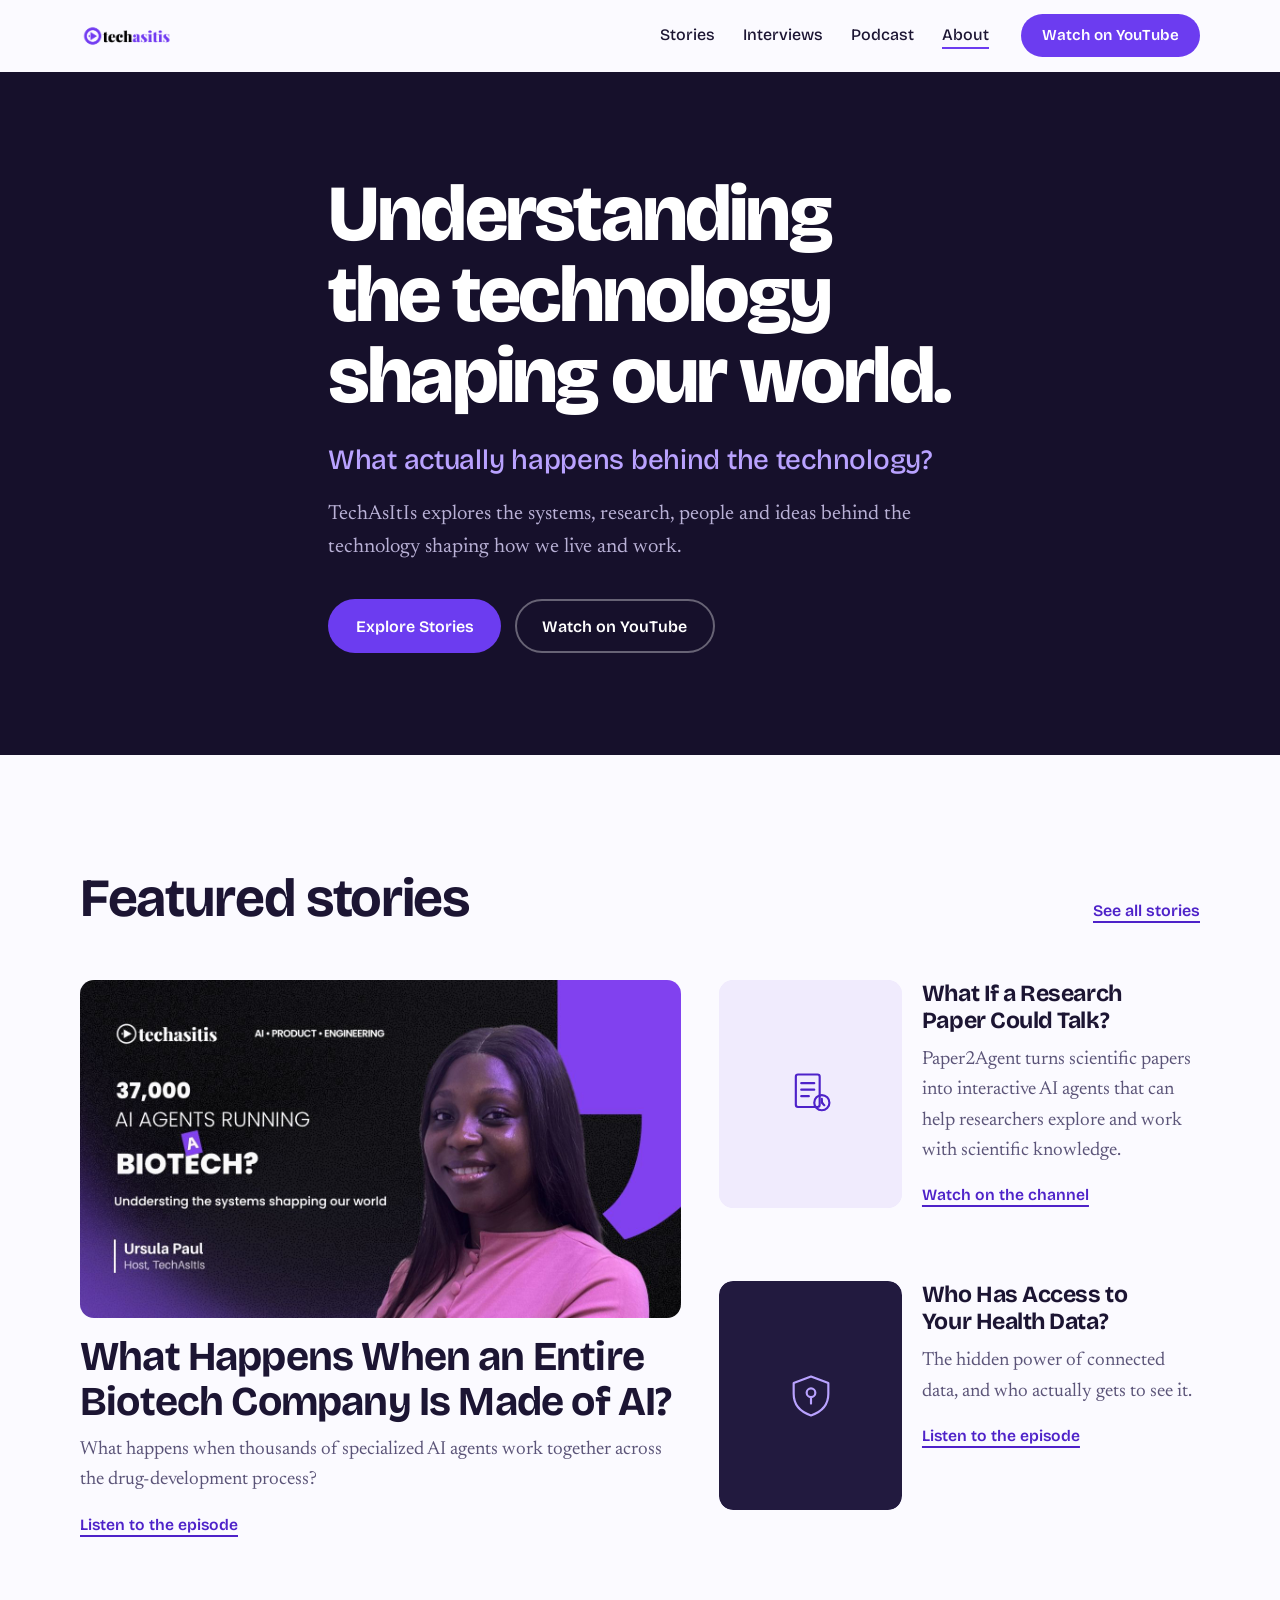
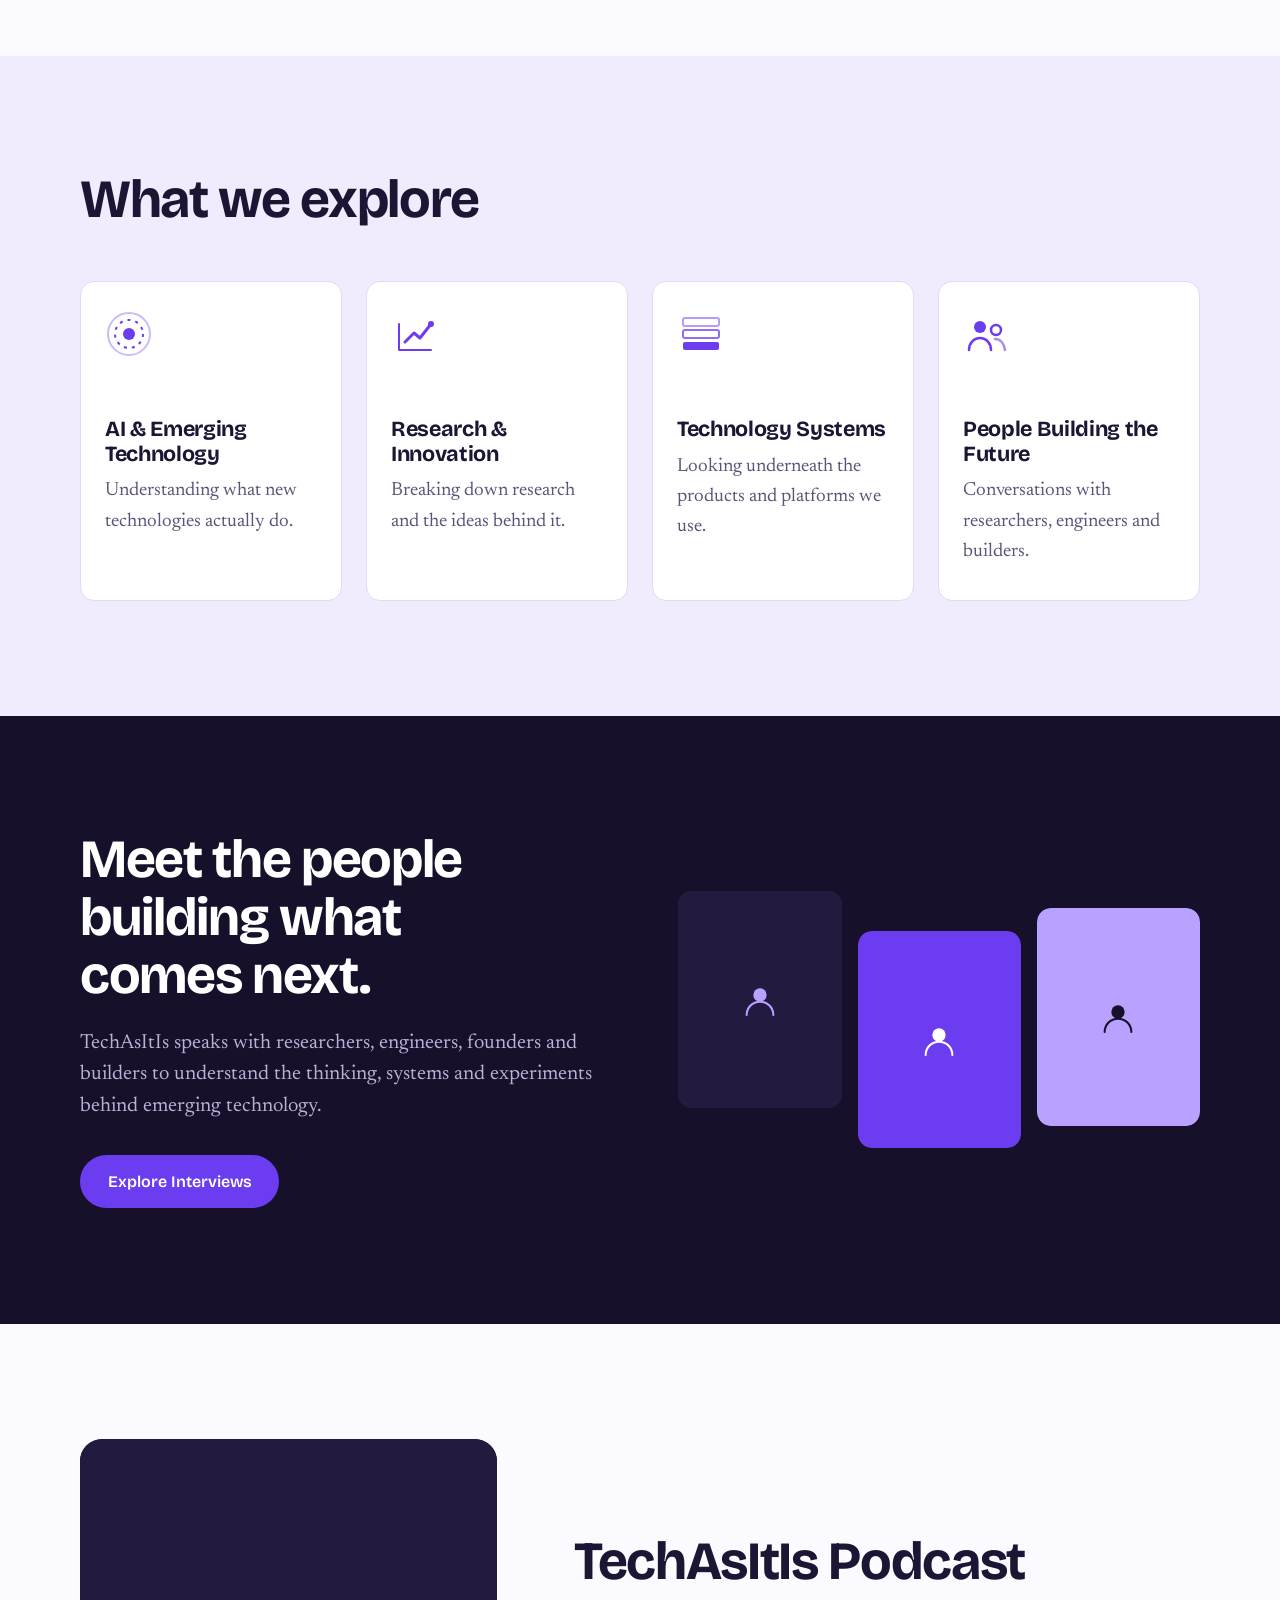
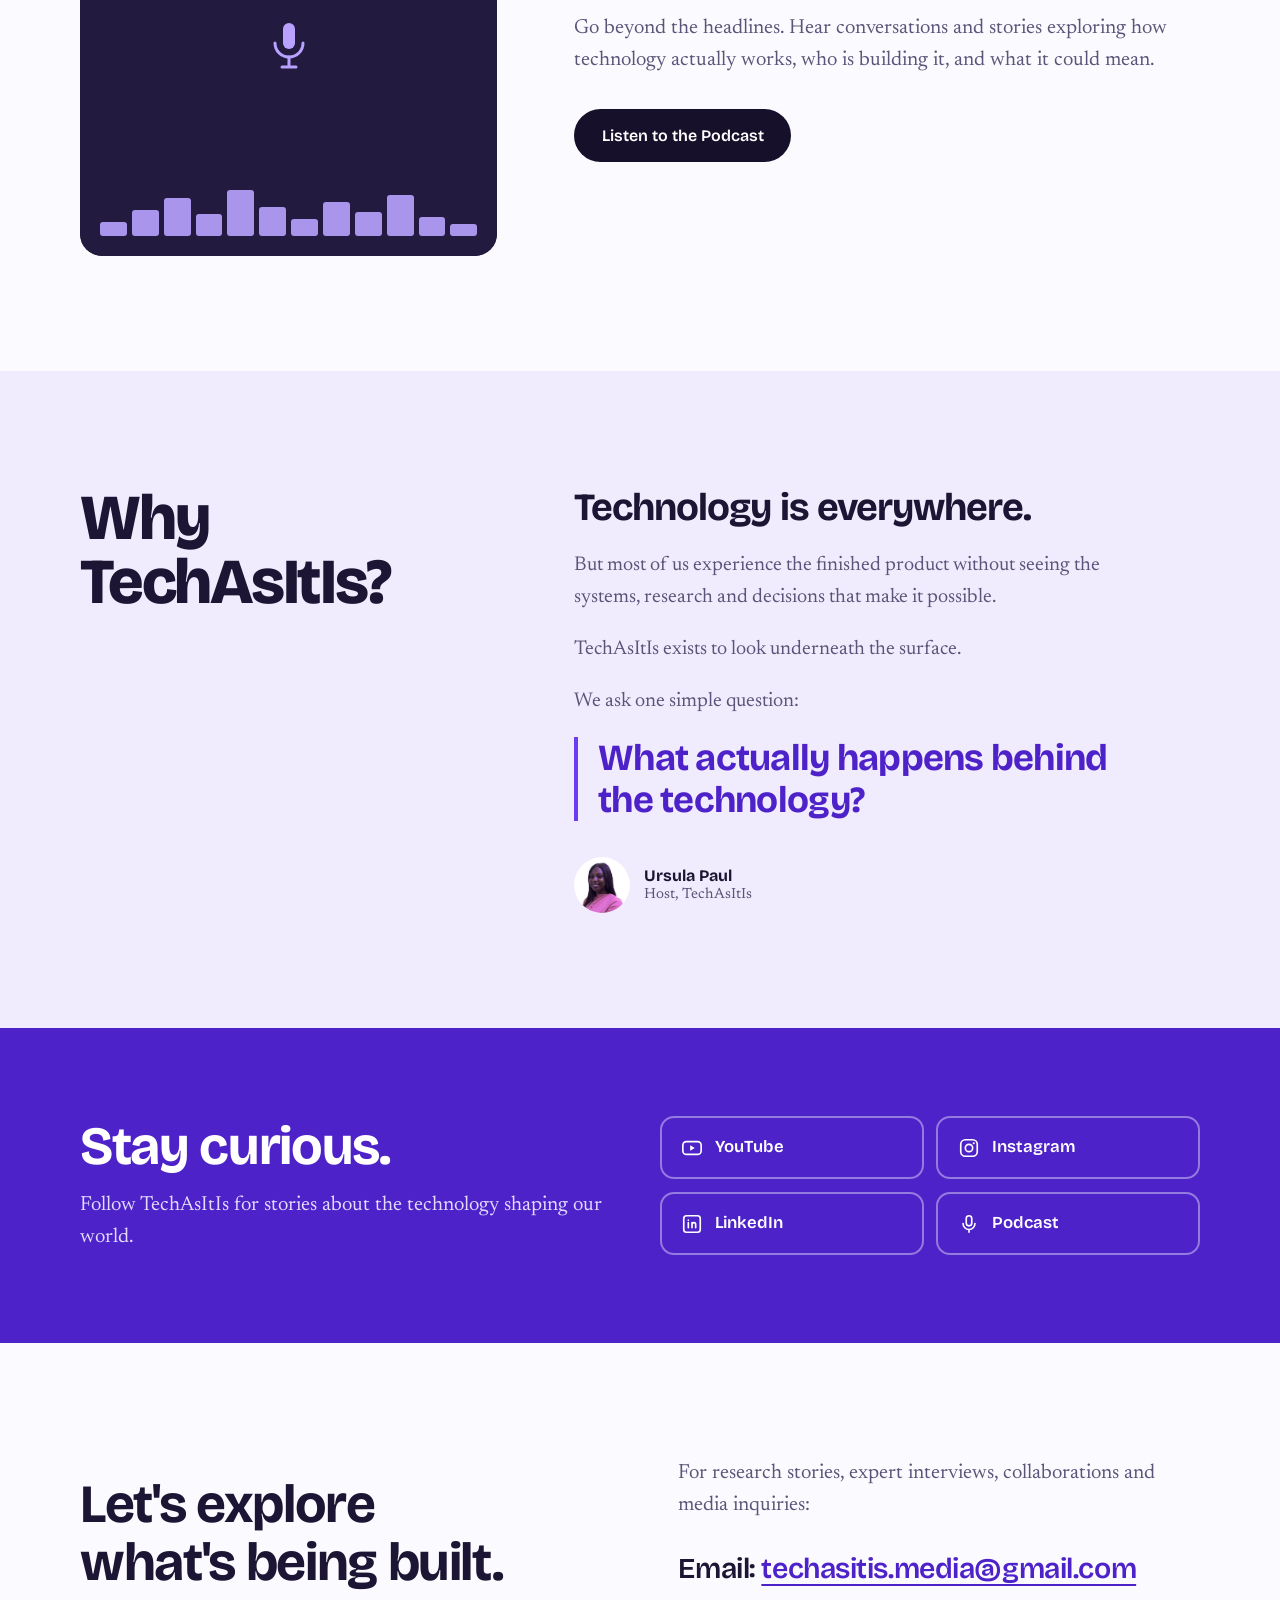
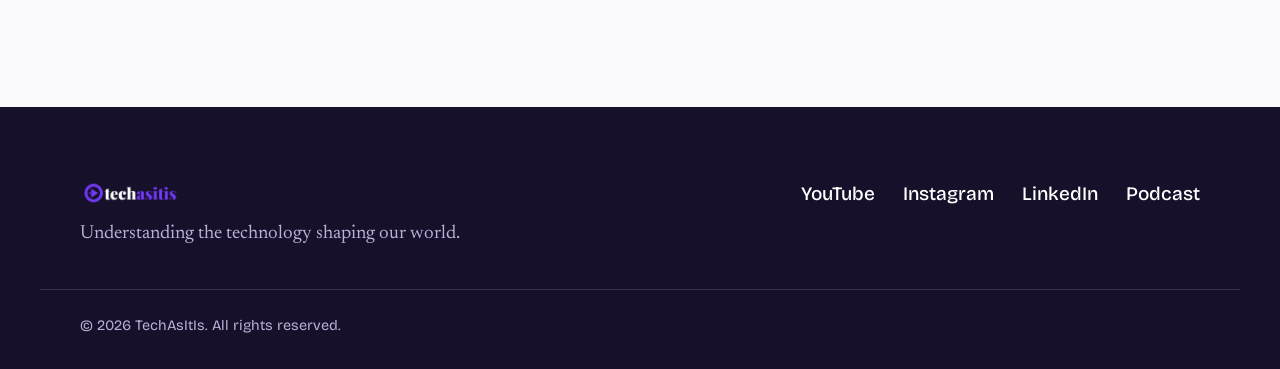
==== commit 4eb4d8f8: "Add files via upload" ====
--- a/index.html
+++ b/index.html
@@ -14,7 +14,7 @@
   <!-- Add an og:image tag here once you have real share artwork, e.g.:
   <meta property="og:image" content="https://YOUR-USERNAME.github.io/YOUR-REPO/images/share-card.jpg"> -->
 
-  <link rel="icon" href="data:image/svg+xml,%3Csvg xmlns='http://www.w3.org/2000/svg' viewBox='0 0 32 32'%3E%3Crect width='32' height='32' rx='8' fill='%236C3CF0'/%3E%3Cpath d='M8 12h16M8 17h11M8 22h6' stroke='white' stroke-width='2.5' stroke-linecap='round'/%3E%3C/svg%3E">
+  <link rel="icon" type="image/png" href="images/favicon.png">
 
   <link rel="preconnect" href="https://fonts.googleapis.com">
   <link rel="preconnect" href="https://fonts.gstatic.com" crossorigin>
@@ -29,11 +29,7 @@
   <header class="site-header" id="top">
     <div class="container header-inner">
       <a class="logo" href="#top" aria-label="TechAsItIs, home">
-        <svg class="logo__mark" viewBox="0 0 32 32" width="30" height="30" aria-hidden="true" focusable="false">
-          <rect width="32" height="32" rx="8" fill="currentColor"/>
-          <path d="M8 12h16M8 17h11M8 22h6" stroke="#fff" stroke-width="2.5" stroke-linecap="round" fill="none"/>
-        </svg>
-        <span class="logo__text">TechAsItIs</span>
+        <img class="logo__img" src="images/logo-black.png" alt="TechAsItIs" width="220" height="61">
       </a>
 
       <button class="nav-toggle" type="button" aria-expanded="false" aria-controls="site-nav">
@@ -68,55 +64,6 @@
             <a class="btn btn--ghost-light" href="https://www.youtube.com/@thetechasitis" target="_blank" rel="noopener">Watch on YouTube</a>
           </div>
         </div>
-
-        <!-- The one memorable moment: a finished product, and what runs underneath it -->
-        <figure class="peel" id="peel">
-          <div class="peel__stage">
-            <div class="peel__layer peel__layer--under" id="peel-under" aria-hidden="true">
-              <p class="peel__under-title">What ran in those two seconds</p>
-              <ol class="peel__steps">
-                <li>
-                  <strong>Your words are split into tokens</strong>
-                  <span>Small pieces of text the model can read.</span>
-                </li>
-                <li>
-                  <strong>A model scores what comes next</strong>
-                  <span>Billions of learned weights, one word at a time.</span>
-                </li>
-                <li>
-                  <strong>Sources may be retrieved</strong>
-                  <span>Documents fetched to ground the answer.</span>
-                </li>
-                <li>
-                  <strong>Rules and filters are applied</strong>
-                  <span>Safety checks and formatting before you see it.</span>
-                </li>
-                <li>
-                  <strong>The answer streams back</strong>
-                  <span>Shown to you as a finished sentence.</span>
-                </li>
-              </ol>
-            </div>
-
-            <div class="peel__layer peel__layer--surface" id="peel-surface">
-              <div class="chat" role="img" aria-label="A simplified chat window. A person asks how a vaccine is designed, and an assistant replies with a short summary.">
-                <div class="chat__bar" aria-hidden="true"><i></i><i></i><i></i><span>Assistant</span></div>
-                <div class="chat__body" aria-hidden="true">
-                  <p class="chat__msg chat__msg--user">How does a vaccine get designed?</p>
-                  <p class="chat__msg chat__msg--bot">Researchers start by choosing a target on the pathogen, then test candidates in the lab before any human trial begins. Here's how each stage works.</p>
-                  <p class="chat__msg chat__msg--bot chat__msg--short">Want the short version?</p>
-                </div>
-              </div>
-            </div>
-          </div>
-
-          <figcaption class="peel__caption">
-            <button class="peel__toggle" type="button" aria-controls="peel-under" aria-expanded="false">
-              <span class="peel__toggle-text">Look underneath</span>
-            </button>
-            <span class="peel__note">Simplified illustration</span>
-          </figcaption>
-        </figure>
       </div>
     </section>
 
@@ -312,6 +259,11 @@
           <p>TechAsItIs exists to look underneath the surface.</p>
           <p>We ask one simple question:</p>
           <p class="about__question">What actually happens behind the technology?</p>
+
+          <div class="about__byline">
+            <img src="images/ursula-paul.jpg" alt="Ursula Paul" width="56" height="56" loading="lazy">
+            <p><strong>Ursula Paul</strong><span>Host, TechAsItIs</span></p>
+          </div>
         </div>
       </div>
     </section>
@@ -369,7 +321,7 @@
   <footer class="site-footer">
     <div class="container footer__inner">
       <div class="footer__brand">
-        <p class="footer__name">TechAsItIs</p>
+        <img class="footer__logo" src="images/logo-white.png" alt="TechAsItIs" width="200" height="55">
         <p class="footer__tag">Understanding the technology shaping our world.</p>
       </div>
       <nav aria-label="Footer">
--- a/styles.css
+++ b/styles.css
@@ -204,12 +204,10 @@
   color: var(--purple);
   text-decoration: none;
 }
-.logo__text {
-  font-family: var(--font-display);
-  font-weight: 800;
-  font-size: 1.35rem;
-  letter-spacing: -0.03em;
-  color: var(--ink);
+.logo__img {
+  height: 26px;
+  width: auto;
+  display: block;
 }
 
 .site-nav { display: flex; align-items: center; gap: 2rem; }
@@ -247,10 +245,7 @@
 }
 
 .hero__inner {
-  display: grid;
-  grid-template-columns: minmax(0, 1.15fr) minmax(0, .85fr);
-  gap: clamp(2.5rem, 6vw, 5rem);
-  align-items: center;
+  max-width: 44rem;
 }
 
 .hero__title {
@@ -280,148 +275,6 @@
   color: var(--muted-light);
 }
 
-/* Peel: a finished product, and what runs underneath it */
-.peel { width: 100%; max-width: 460px; justify-self: end; }
-
-.peel__stage {
-  position: relative;
-  height: 27rem;
-  border-radius: var(--radius-lg);
-  overflow: hidden;
-  background: var(--ink-2);
-  border: 1px solid rgba(255, 255, 255, .14);
-  box-shadow: 0 40px 80px -40px rgba(108, 60, 240, .55);
-}
-
-.peel__layer { position: absolute; inset: 0; }
-
-.peel__layer--under {
-  padding: 1.6rem 1.6rem 1.4rem;
-  background: var(--ink-2);
-  color: var(--white);
-}
-
-.peel__under-title {
-  font-family: var(--font-display);
-  font-weight: 700;
-  font-size: 1.15rem;
-  letter-spacing: -0.01em;
-  margin-bottom: 1rem;
-  color: var(--purple-soft);
-}
-
-.peel__steps { counter-reset: step; display: grid; gap: .8rem; }
-.peel__steps li {
-  counter-increment: step;
-  position: relative;
-  padding-left: 2.4rem;
-  font-size: 1rem;
-  line-height: 1.35;
-  opacity: 0;
-  transform: translateY(8px);
-  transition: opacity .5s ease, transform .5s ease;
-}
-.peel__steps li::before {
-  content: counter(step);
-  position: absolute;
-  left: 0; top: .05rem;
-  width: 1.65rem; height: 1.65rem;
-  display: grid; place-items: center;
-  border-radius: 50%;
-  background: var(--purple);
-  font-family: var(--font-display);
-  font-weight: 700;
-  font-size: .85rem;
-}
-.peel__steps strong {
-  display: block;
-  font-family: var(--font-display);
-  font-weight: 600;
-  font-size: 1rem;
-}
-.peel__steps span { display: block; color: var(--muted-light); font-size: .95rem; }
-
-.peel__layer--surface {
-  background: #f6f3ff;
-  color: var(--ink);
-  clip-path: inset(0 0 0 0);
-  transition: clip-path .95s cubic-bezier(.65, .05, .25, 1);
-  border-bottom: 3px solid var(--purple);
-}
-
-.chat { height: 100%; display: flex; flex-direction: column; }
-.chat__bar {
-  display: flex; align-items: center; gap: .4rem;
-  padding: .9rem 1.1rem;
-  background: var(--white);
-  border-bottom: 1px solid var(--line);
-  font-family: var(--font-display);
-  font-weight: 600;
-  font-size: .9rem;
-  color: var(--muted);
-}
-.chat__bar i { width: .6rem; height: .6rem; border-radius: 50%; background: var(--line); }
-.chat__bar span { margin-left: .5rem; }
-.chat__body { flex: 1; display: flex; flex-direction: column; gap: .8rem; padding: 1.3rem 1.1rem; }
-.chat__msg {
-  max-width: 88%;
-  padding: .8rem 1rem;
-  border-radius: 16px;
-  font-family: var(--font-display);
-  font-size: .98rem;
-  line-height: 1.4;
-}
-.chat__msg--user {
-  align-self: flex-end;
-  background: var(--purple);
-  color: var(--white);
-  border-bottom-right-radius: 4px;
-}
-.chat__msg--bot {
-  align-self: flex-start;
-  background: var(--white);
-  border: 1px solid var(--line);
-  border-bottom-left-radius: 4px;
-}
-.chat__msg--short { color: var(--muted); }
-
-/* open state */
-.peel.is-open .peel__layer--surface { clip-path: inset(0 0 100% 0); }
-.peel.is-open .peel__steps li { opacity: 1; transform: none; }
-.peel.is-open .peel__steps li:nth-child(1) { transition-delay: .35s; }
-.peel.is-open .peel__steps li:nth-child(2) { transition-delay: .5s; }
-.peel.is-open .peel__steps li:nth-child(3) { transition-delay: .65s; }
-.peel.is-open .peel__steps li:nth-child(4) { transition-delay: .8s; }
-.peel.is-open .peel__steps li:nth-child(5) { transition-delay: .95s; }
-
-.peel__caption {
-  margin-top: 1rem;
-  display: flex;
-  align-items: center;
-  justify-content: space-between;
-  gap: 1rem;
-}
-.peel__toggle {
-  font-family: var(--font-display);
-  font-weight: 600;
-  font-size: .98rem;
-  color: var(--white);
-  background: transparent;
-  border: 0;
-  padding: .3rem 0;
-  cursor: pointer;
-  text-decoration: underline;
-  text-decoration-color: var(--purple-soft);
-  text-decoration-thickness: 2px;
-  text-underline-offset: 6px;
-}
-.peel__toggle:hover { color: var(--purple-soft); }
-.peel__note {
-  font-family: var(--font-display);
-  font-size: .85rem;
-  color: var(--muted-light);
-}
-
 /* 6. Stories --------------------------------------------------------------- */
 .stories {
   display: grid;
@@ -450,6 +303,7 @@
   object-fit: cover;
   transition: transform .6s ease;
 }
+.story--lead .story__media img { aspect-ratio: 16 / 9; }
 .story__link:hover .story__media img { transform: scale(1.03); }
 
 .story__body { padding-top: 1.1rem; }
@@ -618,6 +472,28 @@
   border-left: 4px solid var(--purple);
 }
 
+.about__byline {
+  margin-top: 1rem;
+  display: flex;
+  align-items: center;
+  gap: .85rem;
+}
+.about__byline img {
+  width: 56px;
+  height: 56px;
+  border-radius: 50%;
+  object-fit: cover;
+  flex-shrink: 0;
+}
+.about__byline p { font-size: 1rem !important; line-height: 1.25; }
+.about__byline strong {
+  display: block;
+  font-family: var(--font-display);
+  font-weight: 700;
+  color: var(--text);
+}
+.about__byline span { display: block; color: var(--muted); font-size: .92rem; }
+
 /* 11. Follow --------------------------------------------------------------- */
 .follow {
   background: var(--purple-deep);
@@ -685,13 +561,12 @@
   justify-content: space-between;
   gap: 2rem;
 }
-.footer__name {
-  font-family: var(--font-display);
-  font-weight: 800;
-  font-size: 1.6rem;
-  letter-spacing: -0.03em;
-}
-.footer__tag { margin-top: .4rem; color: var(--muted-light); max-width: 22em; }
+.footer__logo {
+  height: 28px;
+  width: auto;
+  display: block;
+}
+.footer__tag { margin-top: .75rem; color: var(--muted-light); max-width: 22em; }
 .footer__links { display: flex; flex-wrap: wrap; gap: .5rem 1.75rem; }
 .footer__links a {
   font-family: var(--font-display);
@@ -774,8 +649,6 @@
   .site-nav .btn { width: 100%; }
 
   /* Sections */
-  .hero__inner { grid-template-columns: 1fr; }
-  .peel { justify-self: start; max-width: 520px; }
 
   .interviews,
   .podcast,
@@ -799,7 +672,6 @@
   .story:not(.story--lead) .story__media img { aspect-ratio: 3 / 2; }
   .story:not(.story--lead) .story__body { padding-top: 1.1rem; }
 
-  .peel__stage { height: 28.5rem; }
   .btn-row .btn { flex: 1 1 100%; }
 
   .social { grid-template-columns: 1fr; }
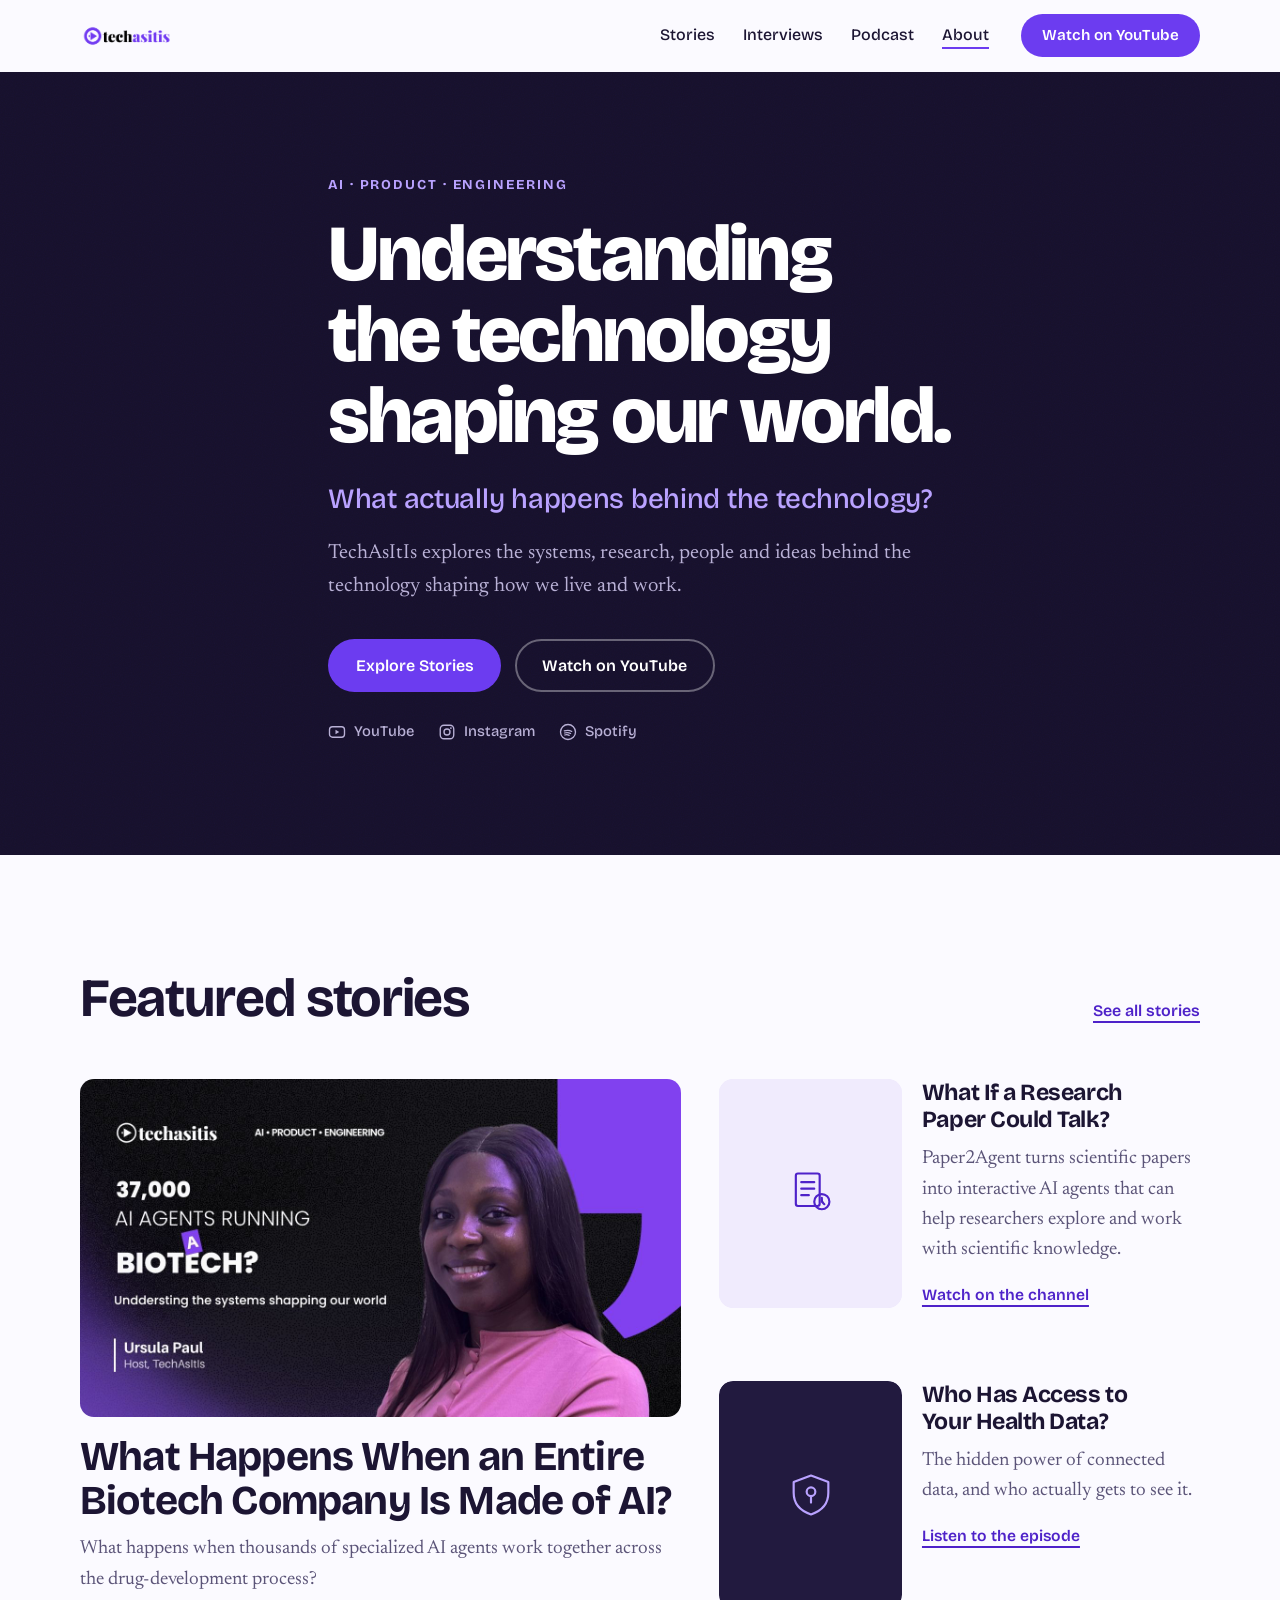
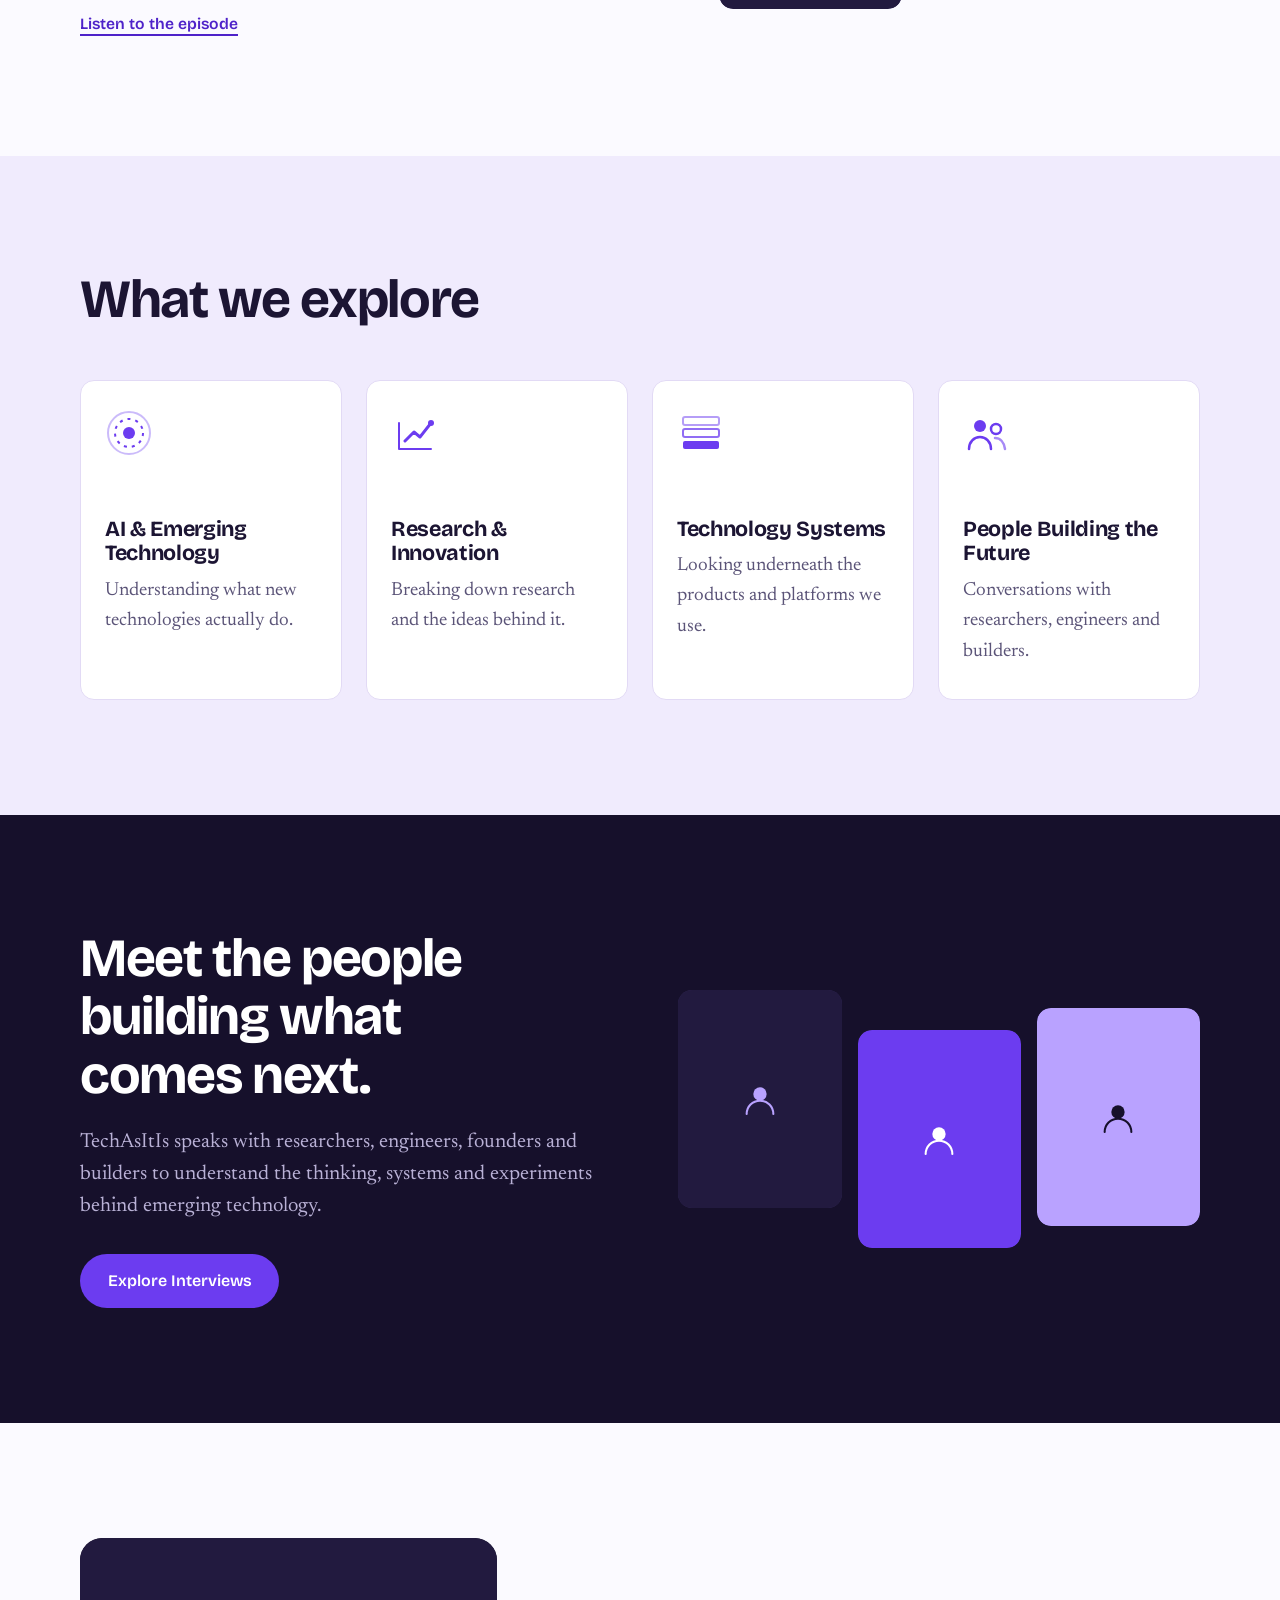
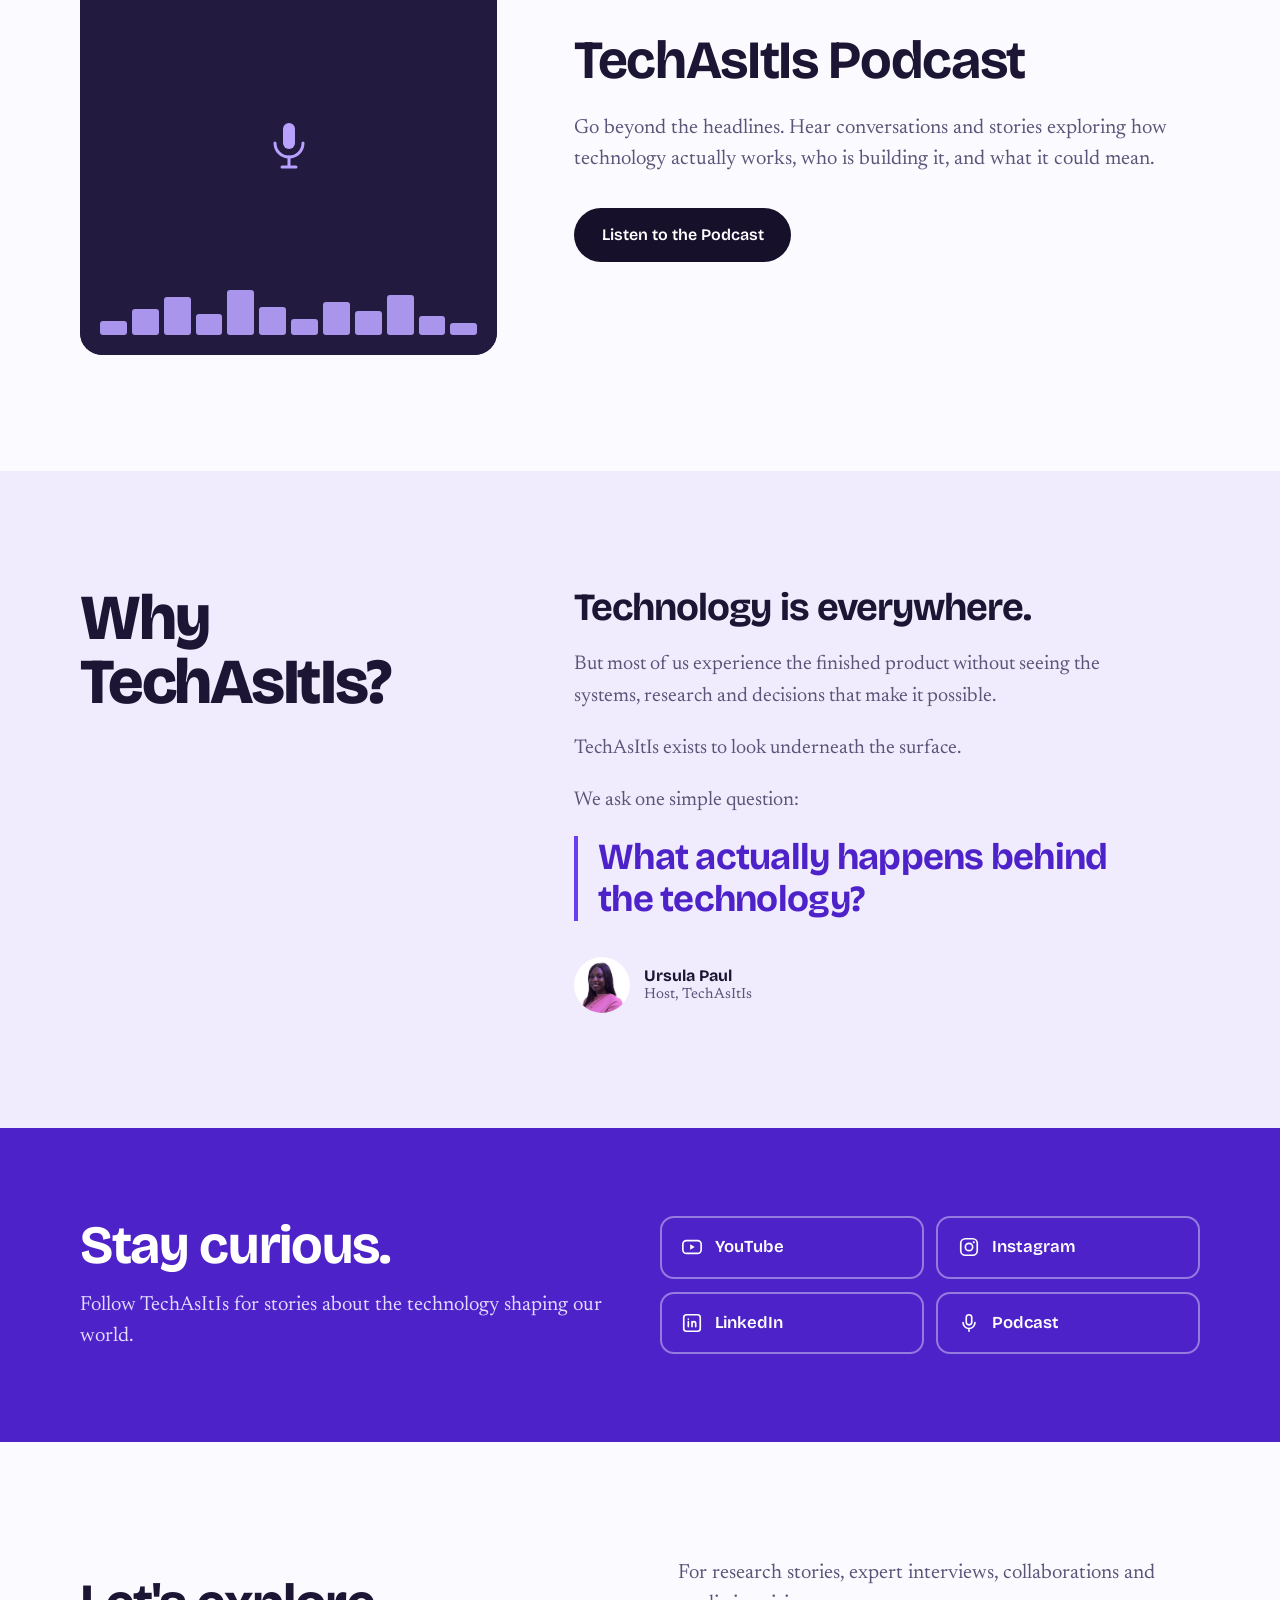
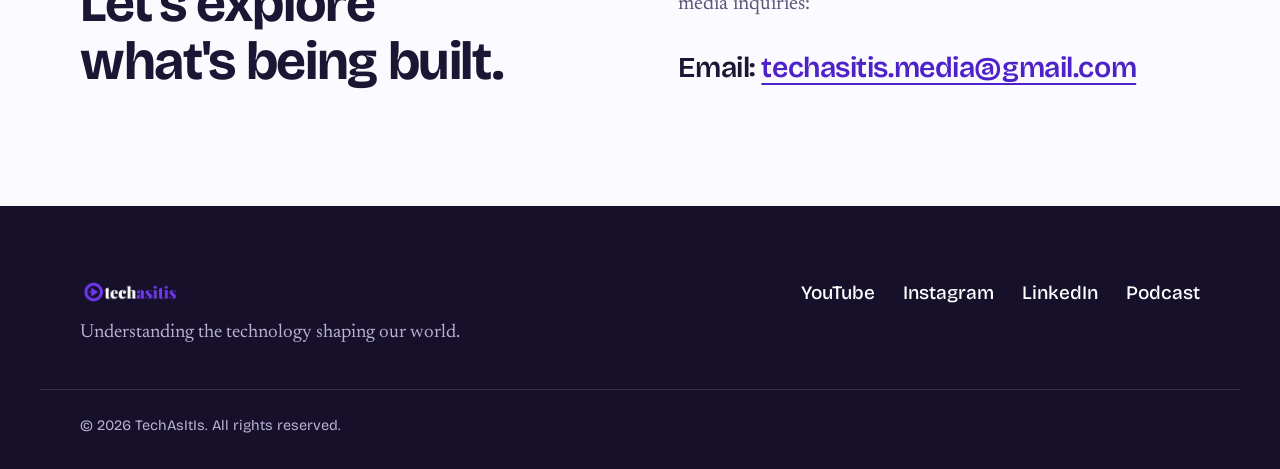
==== commit 9ce06079: "Add files via upload" ====
--- a/index.html
+++ b/index.html
@@ -56,6 +56,7 @@
     <section class="hero" aria-labelledby="hero-title">
       <div class="container hero__inner">
         <div class="hero__copy">
+          <p class="hero__kicker">AI &middot; Product &middot; Engineering</p>
           <h1 id="hero-title" class="hero__title">Understanding the technology shaping our world.</h1>
           <p class="hero__question">What actually happens behind the technology?</p>
           <p class="hero__lead">TechAsItIs explores the systems, research, people and ideas behind the technology shaping how we live and work.</p>
@@ -63,6 +64,27 @@
             <a class="btn btn--primary" href="#stories">Explore Stories</a>
             <a class="btn btn--ghost-light" href="https://www.youtube.com/@thetechasitis" target="_blank" rel="noopener">Watch on YouTube</a>
           </div>
+
+          <ul class="hero__social" aria-label="Follow TechAsItIs">
+            <li>
+              <a href="https://www.youtube.com/@thetechasitis" target="_blank" rel="noopener">
+                <svg viewBox="0 0 24 24" width="18" height="18" aria-hidden="true" focusable="false"><rect x="2" y="5" width="20" height="14" rx="4" fill="none" stroke="currentColor" stroke-width="1.8"/><path d="M10 9l5 3-5 3z" fill="currentColor"/></svg>
+                YouTube
+              </a>
+            </li>
+            <li>
+              <a href="https://www.instagram.com/thetechasitis" target="_blank" rel="noopener">
+                <svg viewBox="0 0 24 24" width="18" height="18" aria-hidden="true" focusable="false"><rect x="3" y="3" width="18" height="18" rx="5" fill="none" stroke="currentColor" stroke-width="1.8"/><circle cx="12" cy="12" r="4" fill="none" stroke="currentColor" stroke-width="1.8"/><circle cx="17.2" cy="6.8" r="1.2" fill="currentColor"/></svg>
+                Instagram
+              </a>
+            </li>
+            <li>
+              <a href="https://open.spotify.com/show/1HHHBi0xOHFOLzsYruoPx0" target="_blank" rel="noopener">
+                <svg viewBox="0 0 24 24" width="18" height="18" aria-hidden="true" focusable="false"><circle cx="12" cy="12" r="10" fill="none" stroke="currentColor" stroke-width="1.8"/><path d="M7 10.5c3.5-1 8-.5 10 .7M7.3 13.3c2.8-.8 6.3-.4 8.2.7M7.6 16c2-.6 4.6-.3 6 .5" fill="none" stroke="currentColor" stroke-width="1.6" stroke-linecap="round"/></svg>
+                Spotify
+              </a>
+            </li>
+          </ul>
         </div>
       </div>
     </section>
--- a/styles.css
+++ b/styles.css
@@ -238,14 +238,37 @@
 
 /* 5. Hero ------------------------------------------------------------------ */
 .hero {
+  position: relative;
   background: var(--ink);
   color: var(--white);
   padding-block: clamp(3.5rem, 8vw, 6.5rem) clamp(4rem, 8vw, 7rem);
   overflow: hidden;
 }
 
+/* Subtle grain, matching the texture used on episode cover art */
+.hero::before {
+  content: "";
+  position: absolute;
+  inset: 0;
+  pointer-events: none;
+  opacity: .5;
+  mix-blend-mode: overlay;
+  background-image: url("data:image/svg+xml,%3Csvg xmlns='http://www.w3.org/2000/svg' width='180' height='180'%3E%3Cfilter id='n'%3E%3CfeTurbulence type='fractalNoise' baseFrequency='0.9' numOctaves='2' stitchTiles='stitch'/%3E%3C/filter%3E%3Crect width='100%25' height='100%25' filter='url(%23n)' opacity='0.5'/%3E%3C/svg%3E");
+}
+
 .hero__inner {
+  position: relative;
   max-width: 44rem;
+}
+
+.hero__kicker {
+  font-family: var(--font-display);
+  font-weight: 700;
+  font-size: .85rem;
+  letter-spacing: .14em;
+  text-transform: uppercase;
+  color: var(--purple-soft);
+  margin-bottom: 1.1rem;
 }
 
 .hero__title {
@@ -274,6 +297,24 @@
   font-size: clamp(1.15rem, 1.6vw, 1.3rem);
   color: var(--muted-light);
 }
+
+.hero__social {
+  display: flex;
+  flex-wrap: wrap;
+  gap: 1.5rem;
+  margin-top: 1.75rem;
+}
+.hero__social a {
+  display: inline-flex;
+  align-items: center;
+  gap: .5rem;
+  font-family: var(--font-display);
+  font-weight: 500;
+  font-size: .92rem;
+  color: var(--muted-light);
+  text-decoration: none;
+}
+.hero__social a:hover { color: var(--purple-soft); }
 
 /* 6. Stories --------------------------------------------------------------- */
 .stories {
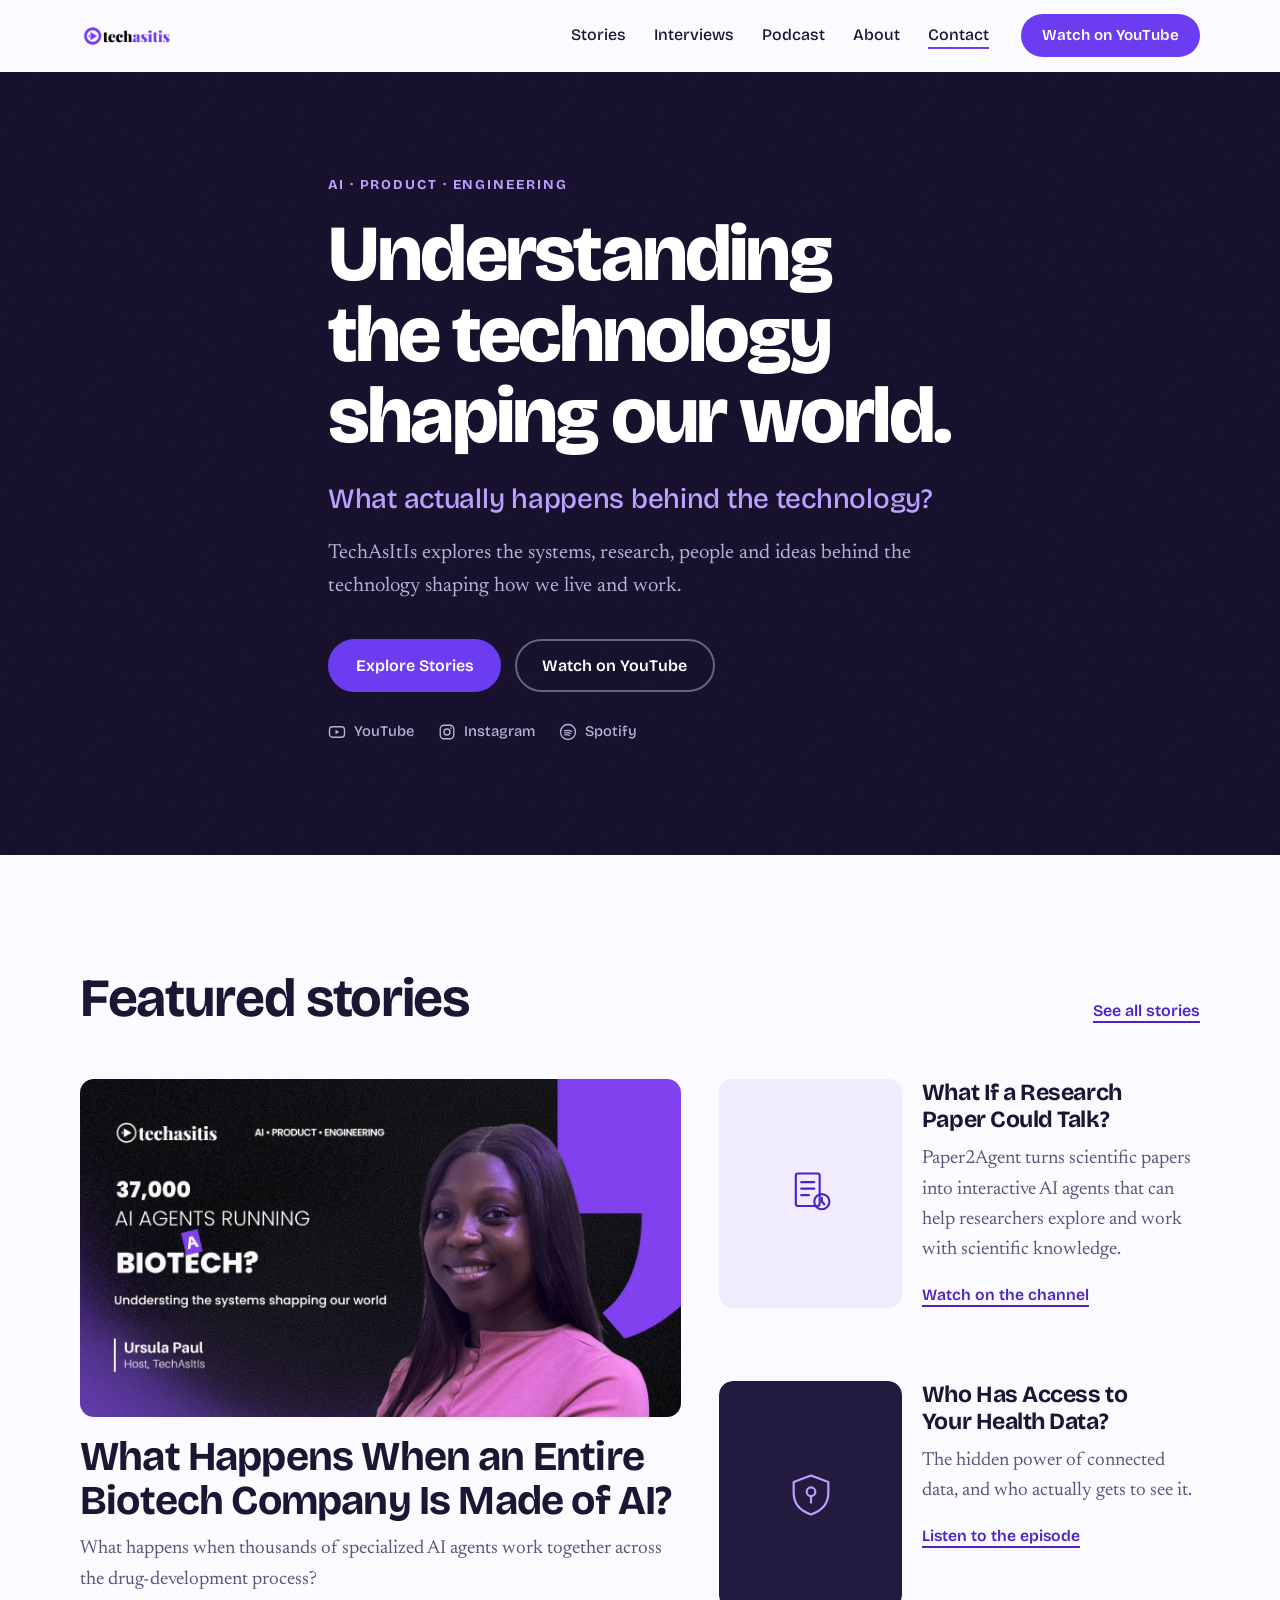
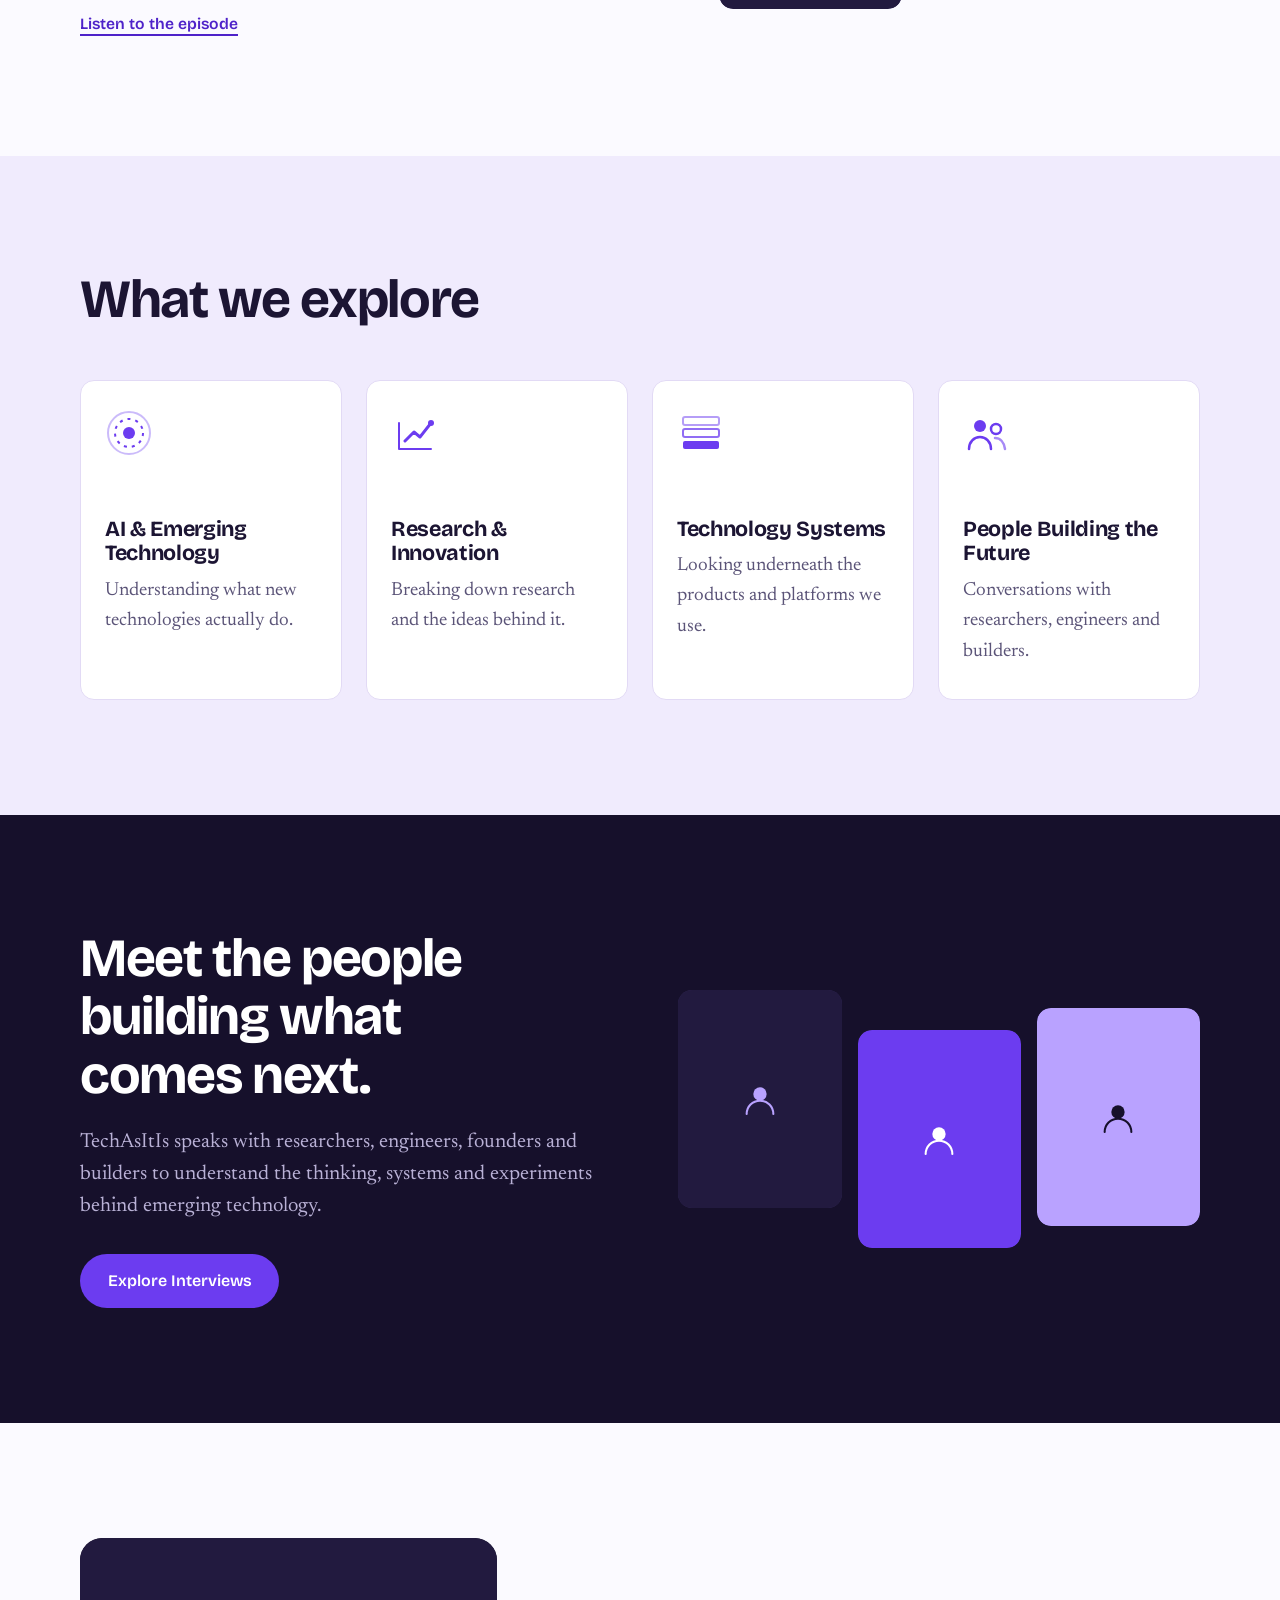
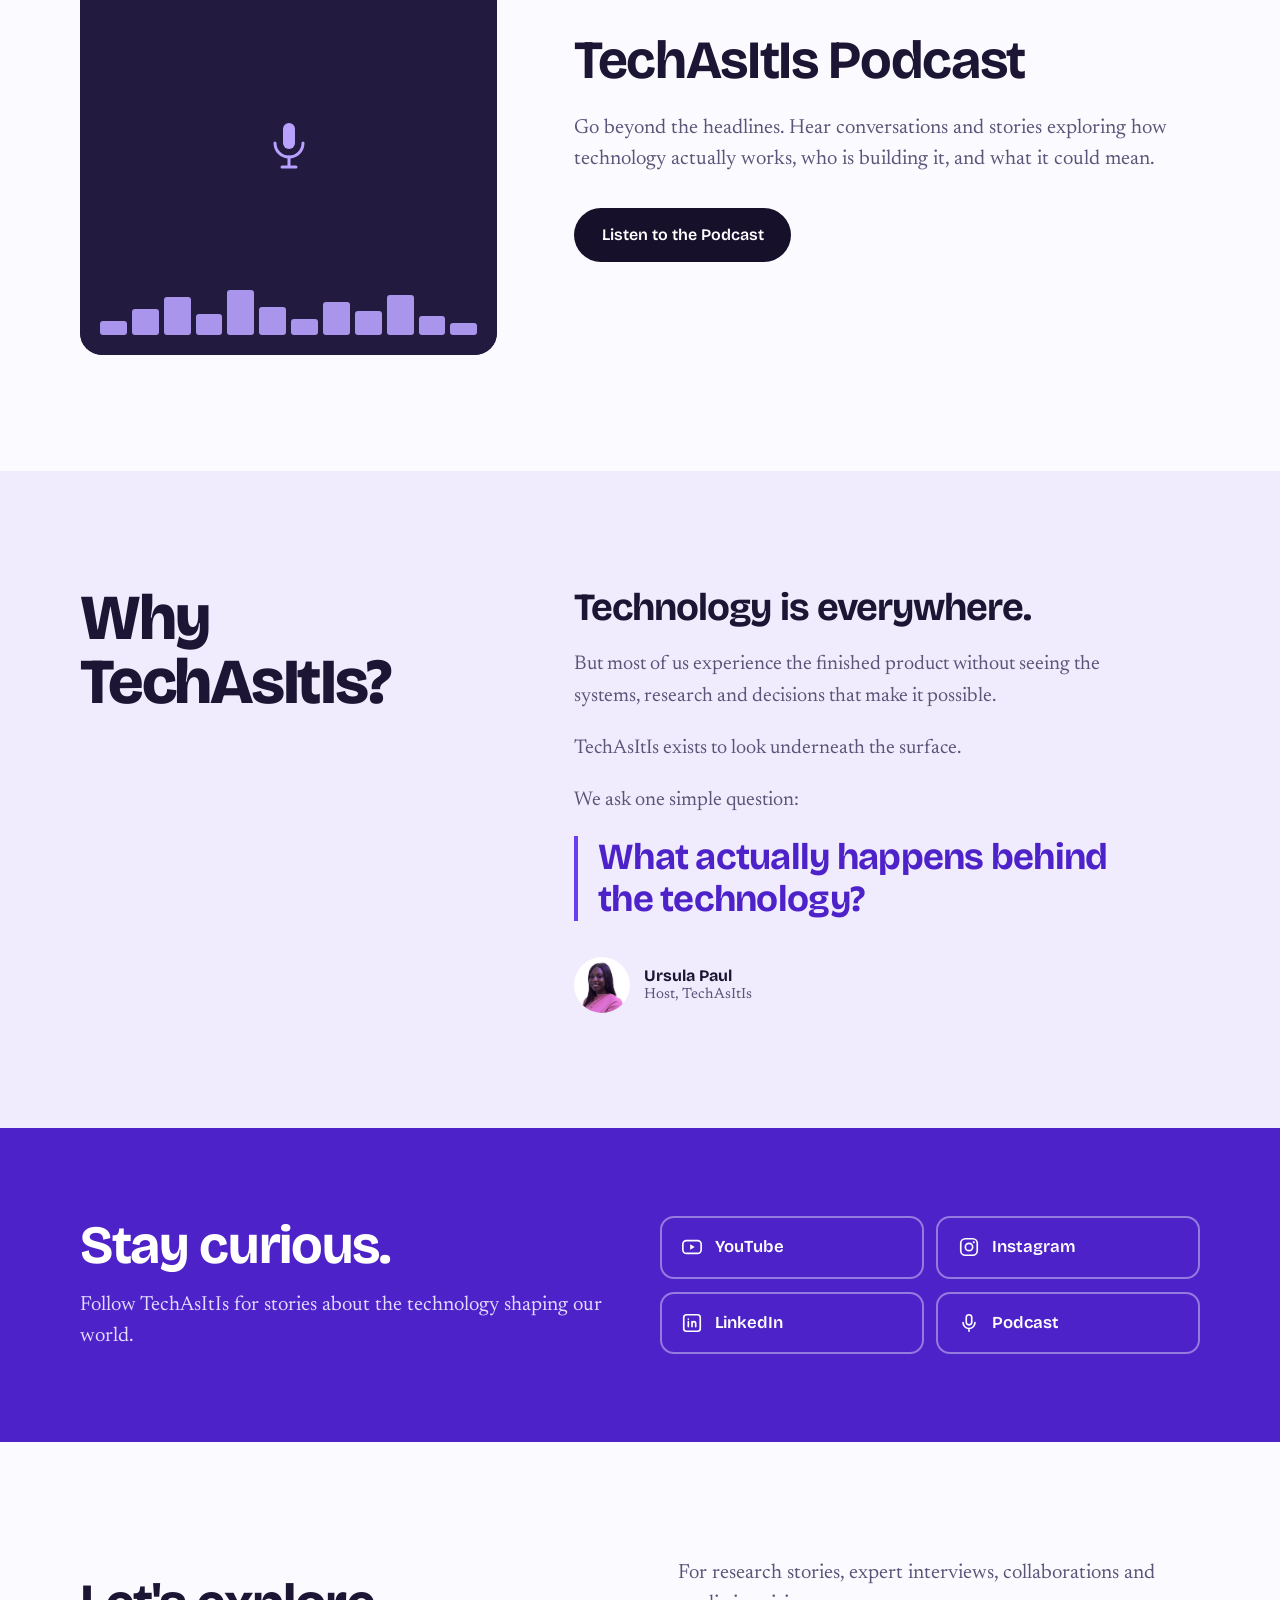
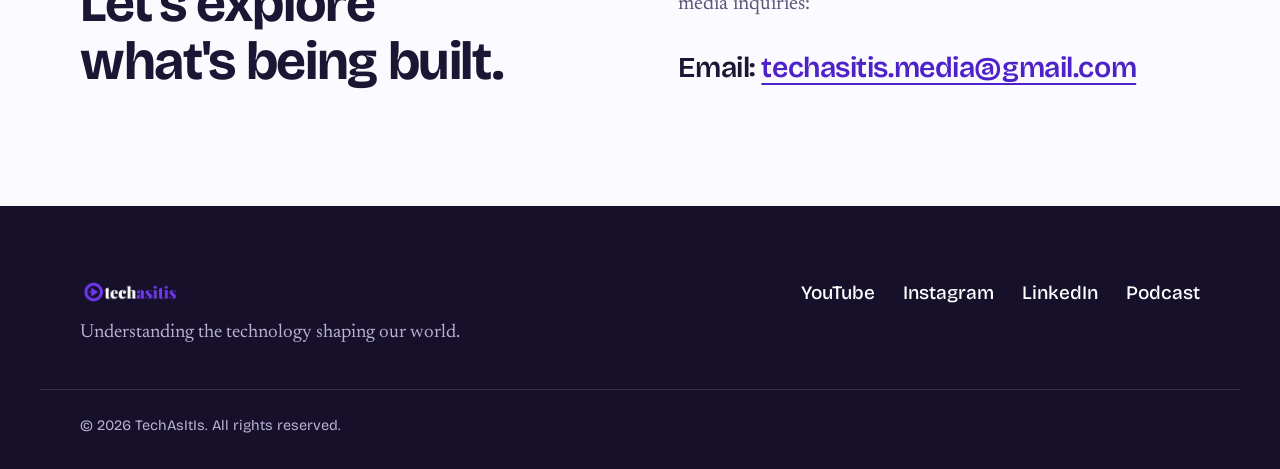
==== commit cb50db6d: "Add files via upload" ====
--- a/index.html
+++ b/index.html
@@ -43,6 +43,7 @@
           <li><a href="#interviews">Interviews</a></li>
           <li><a href="#podcast">Podcast</a></li>
           <li><a href="#about">About</a></li>
+          <li><a href="#contact">Contact</a></li>
         </ul>
         <!-- Replace with your channel URL -->
         <a class="btn btn--primary btn--small" href="https://www.youtube.com/@thetechasitis" target="_blank" rel="noopener">Watch on YouTube</a>
